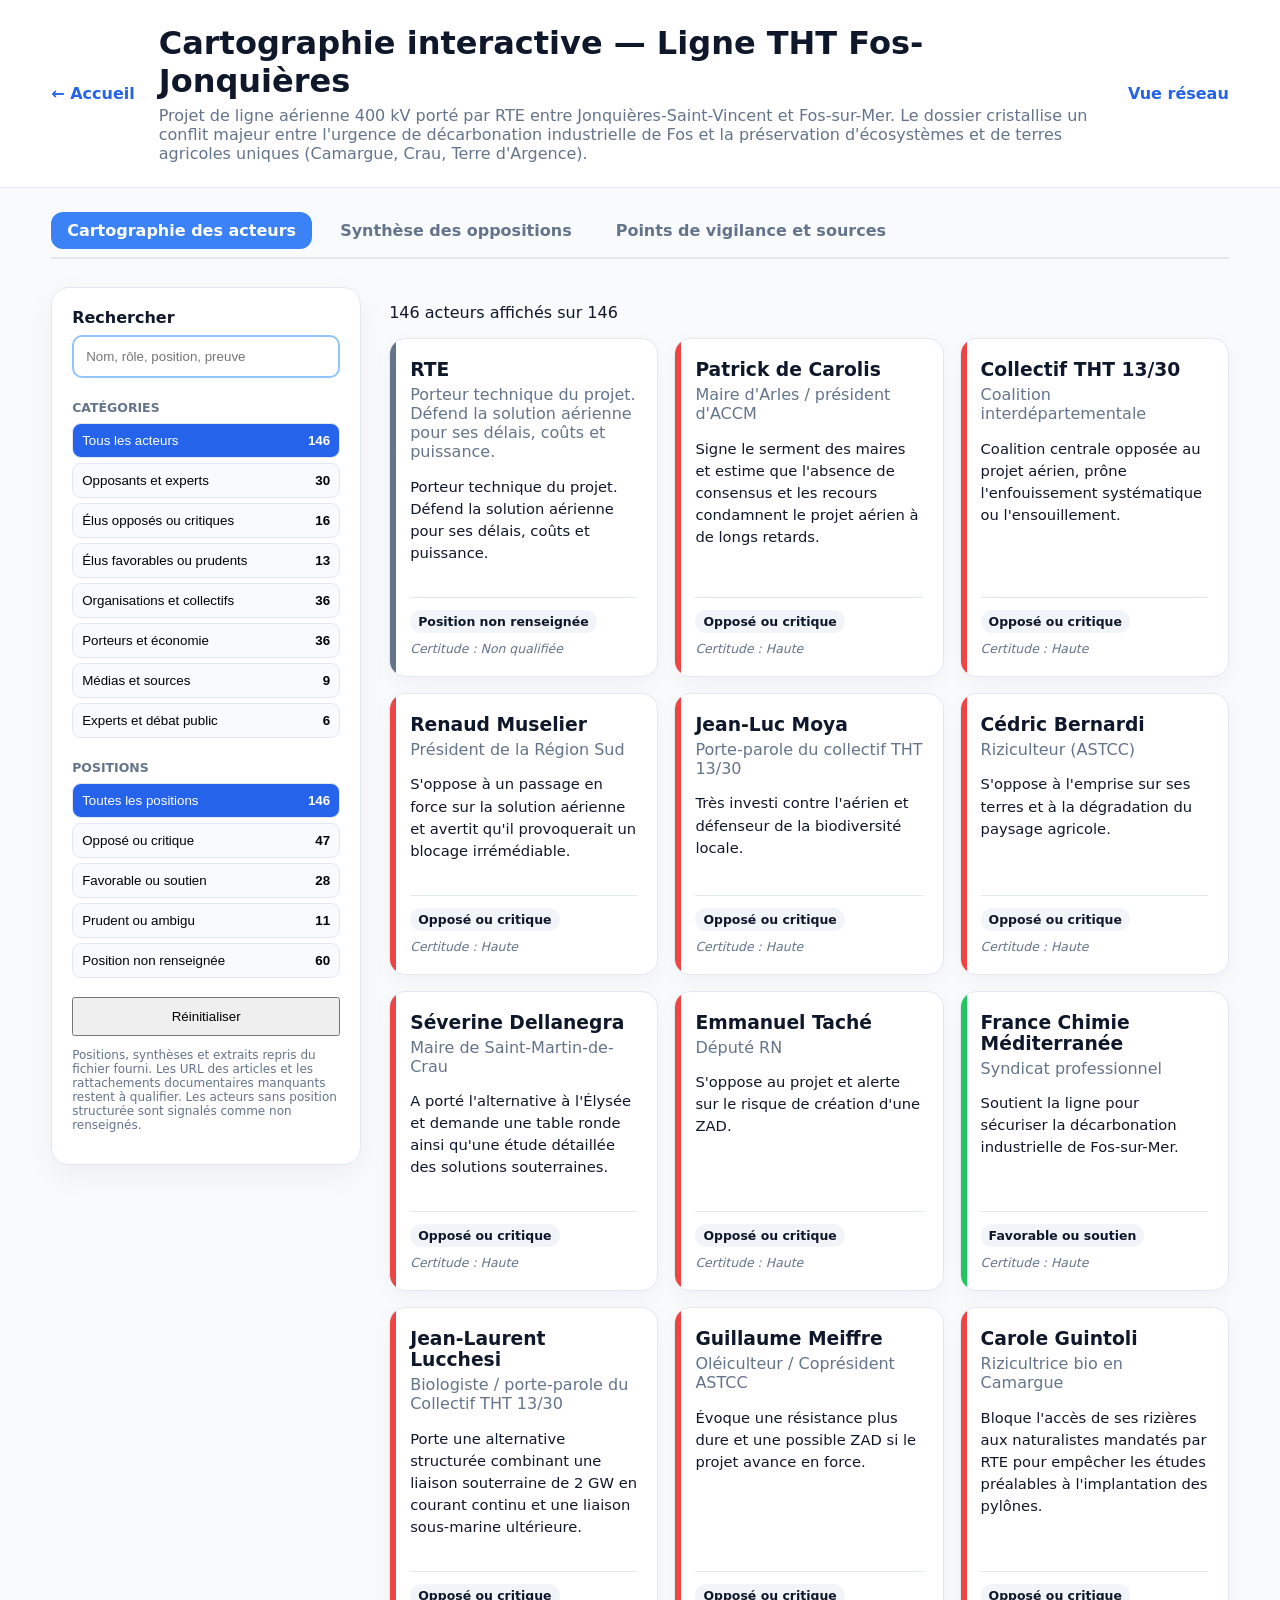
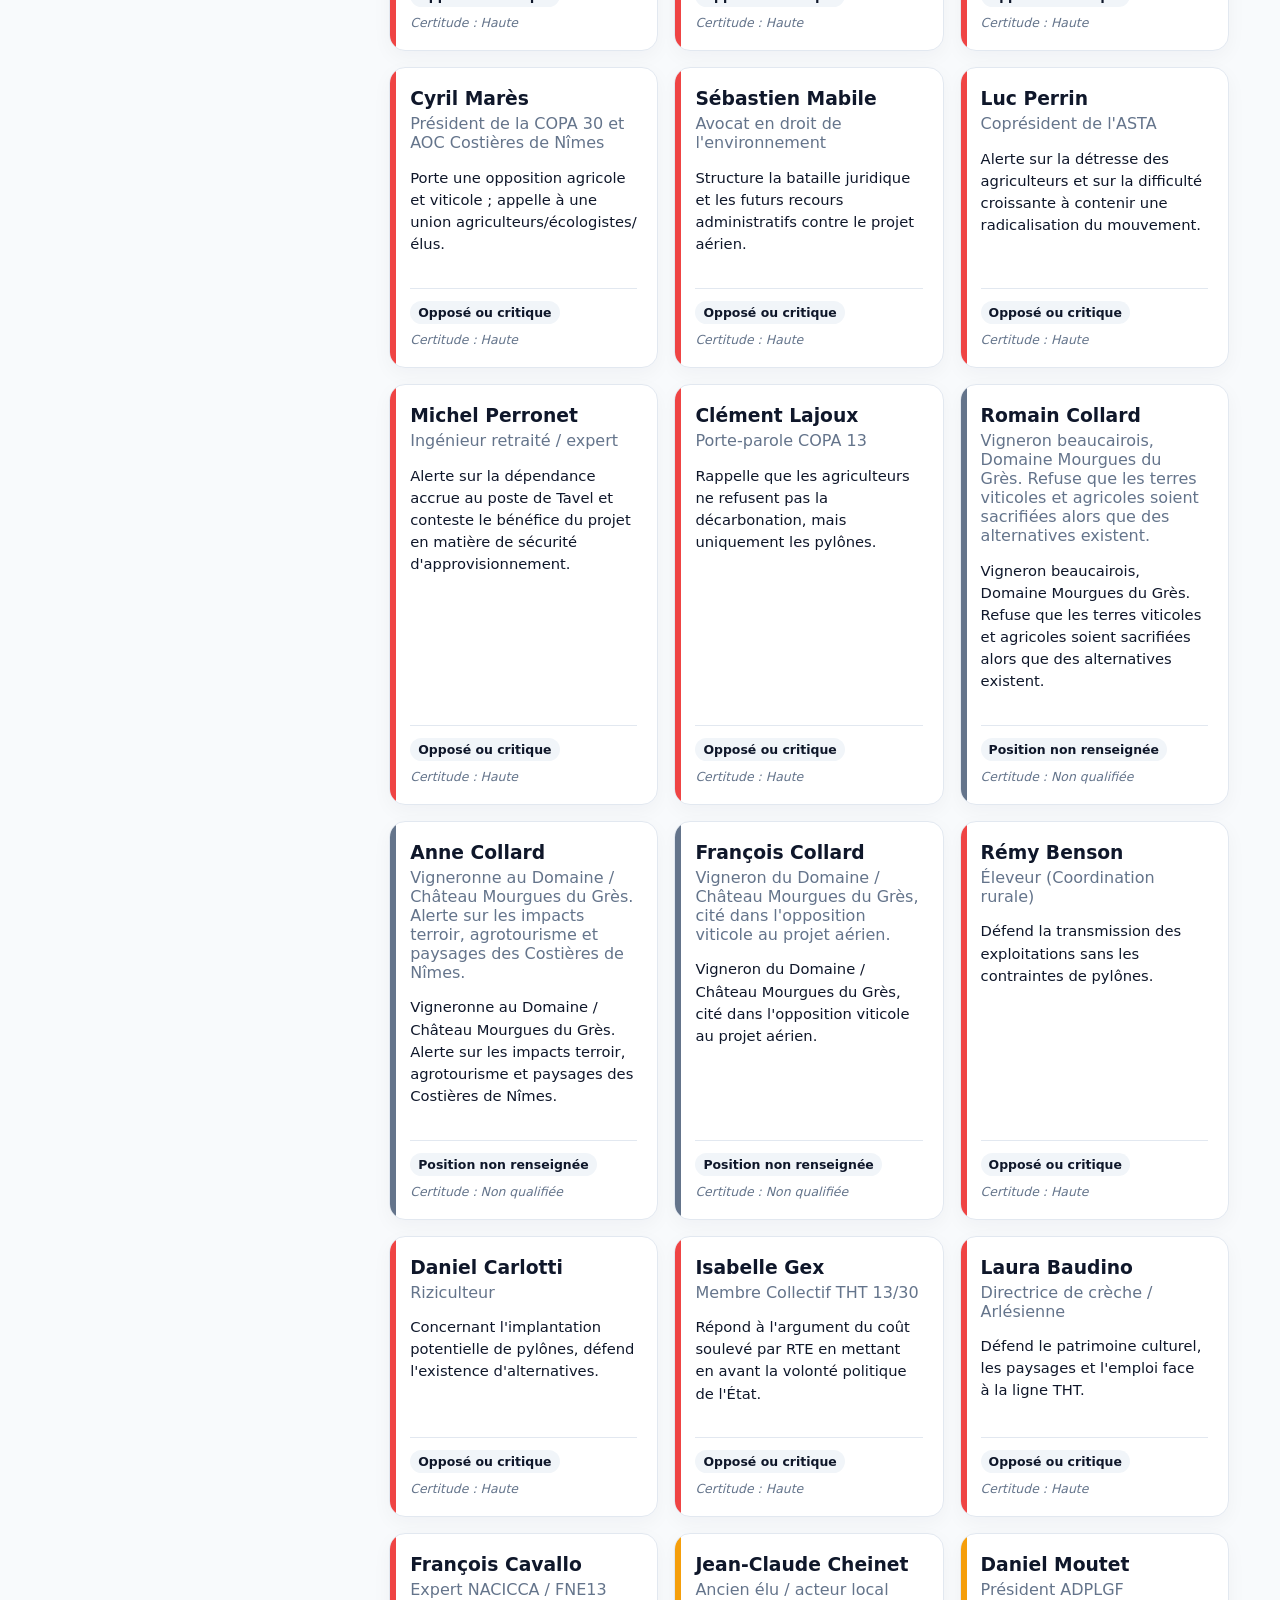
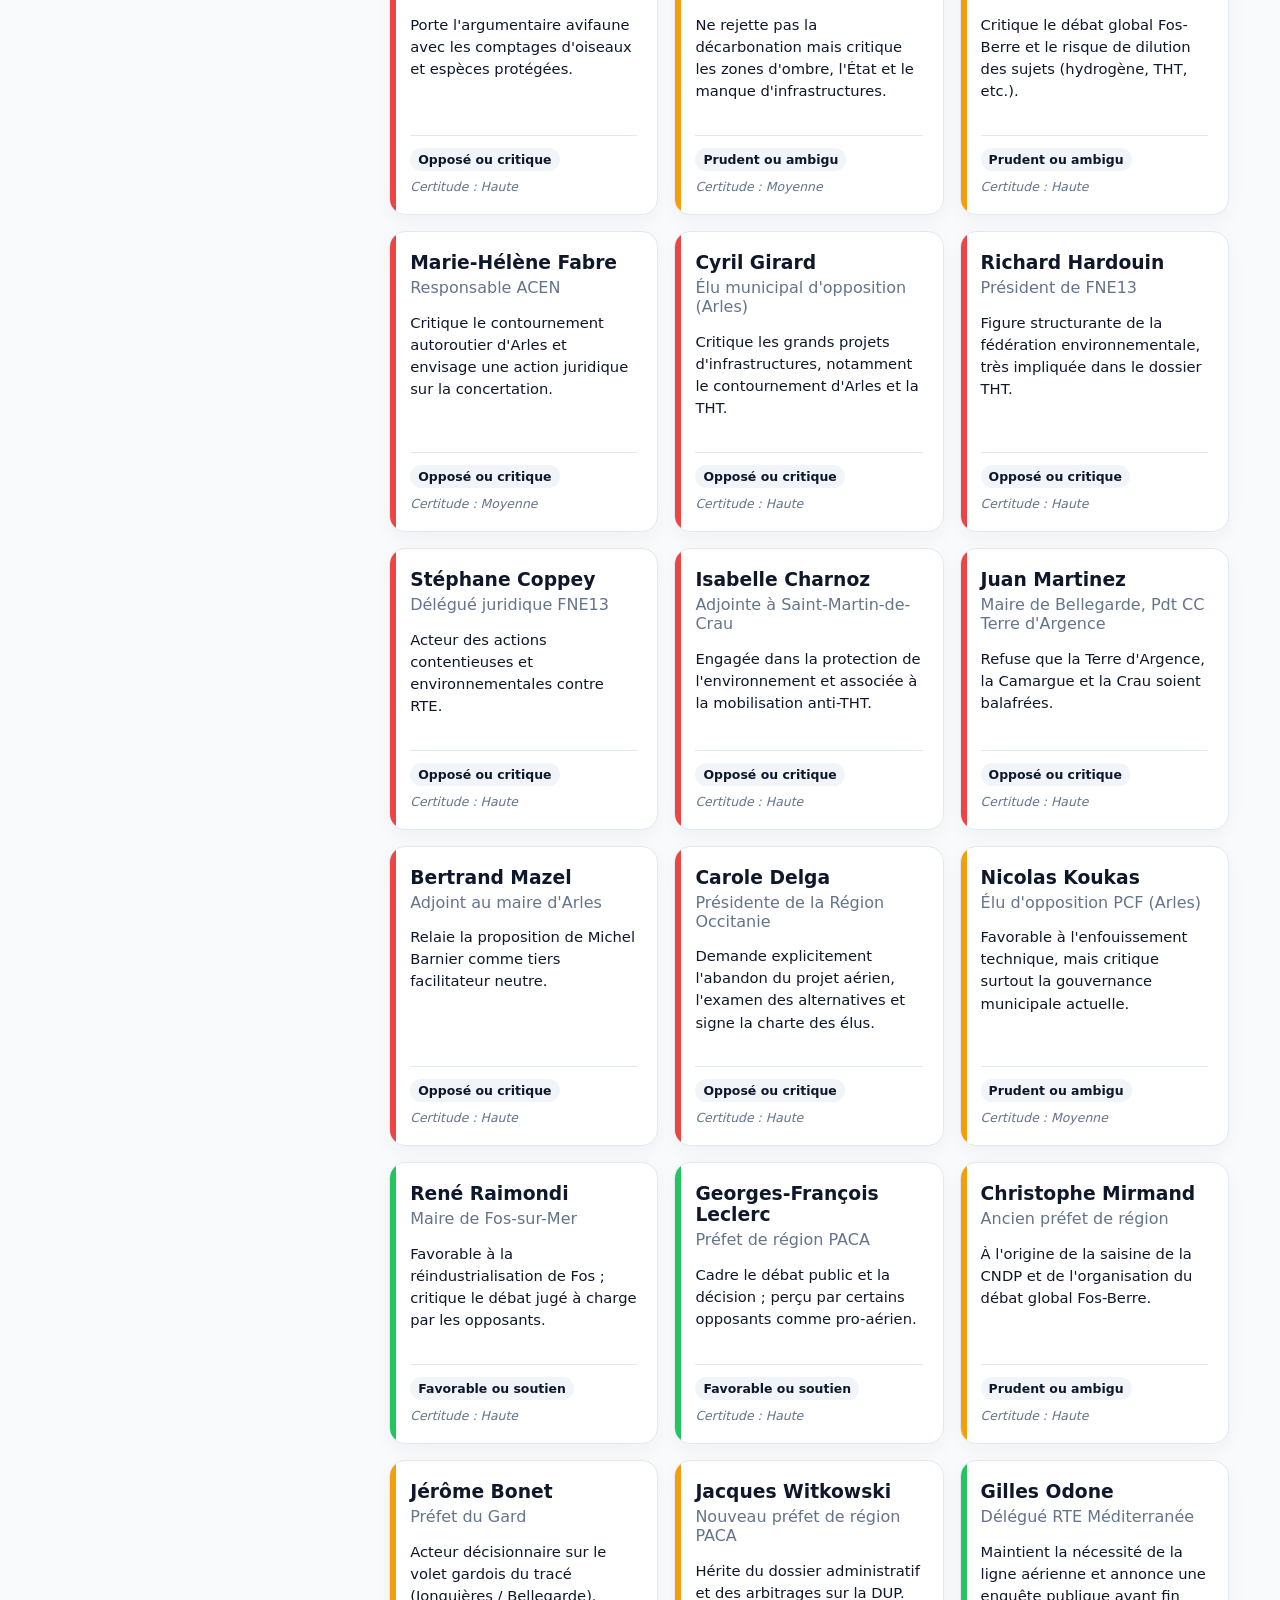
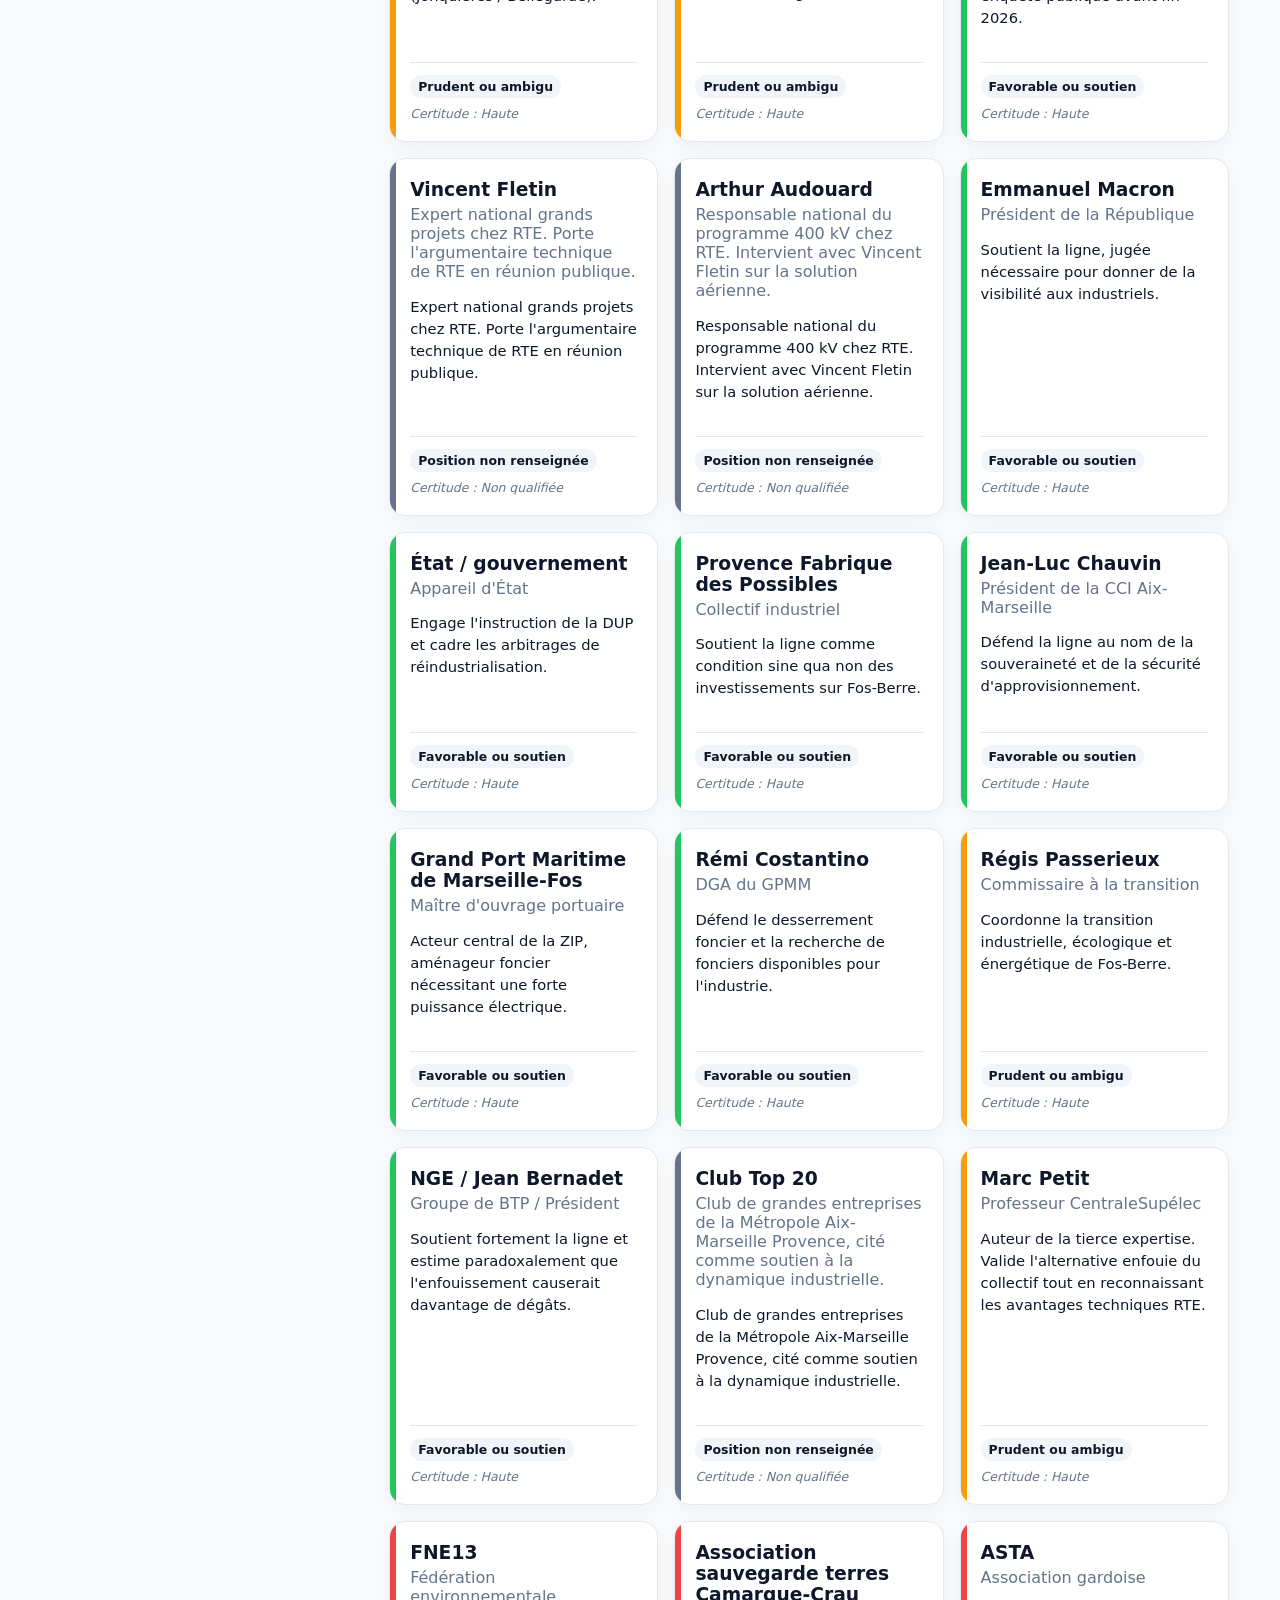
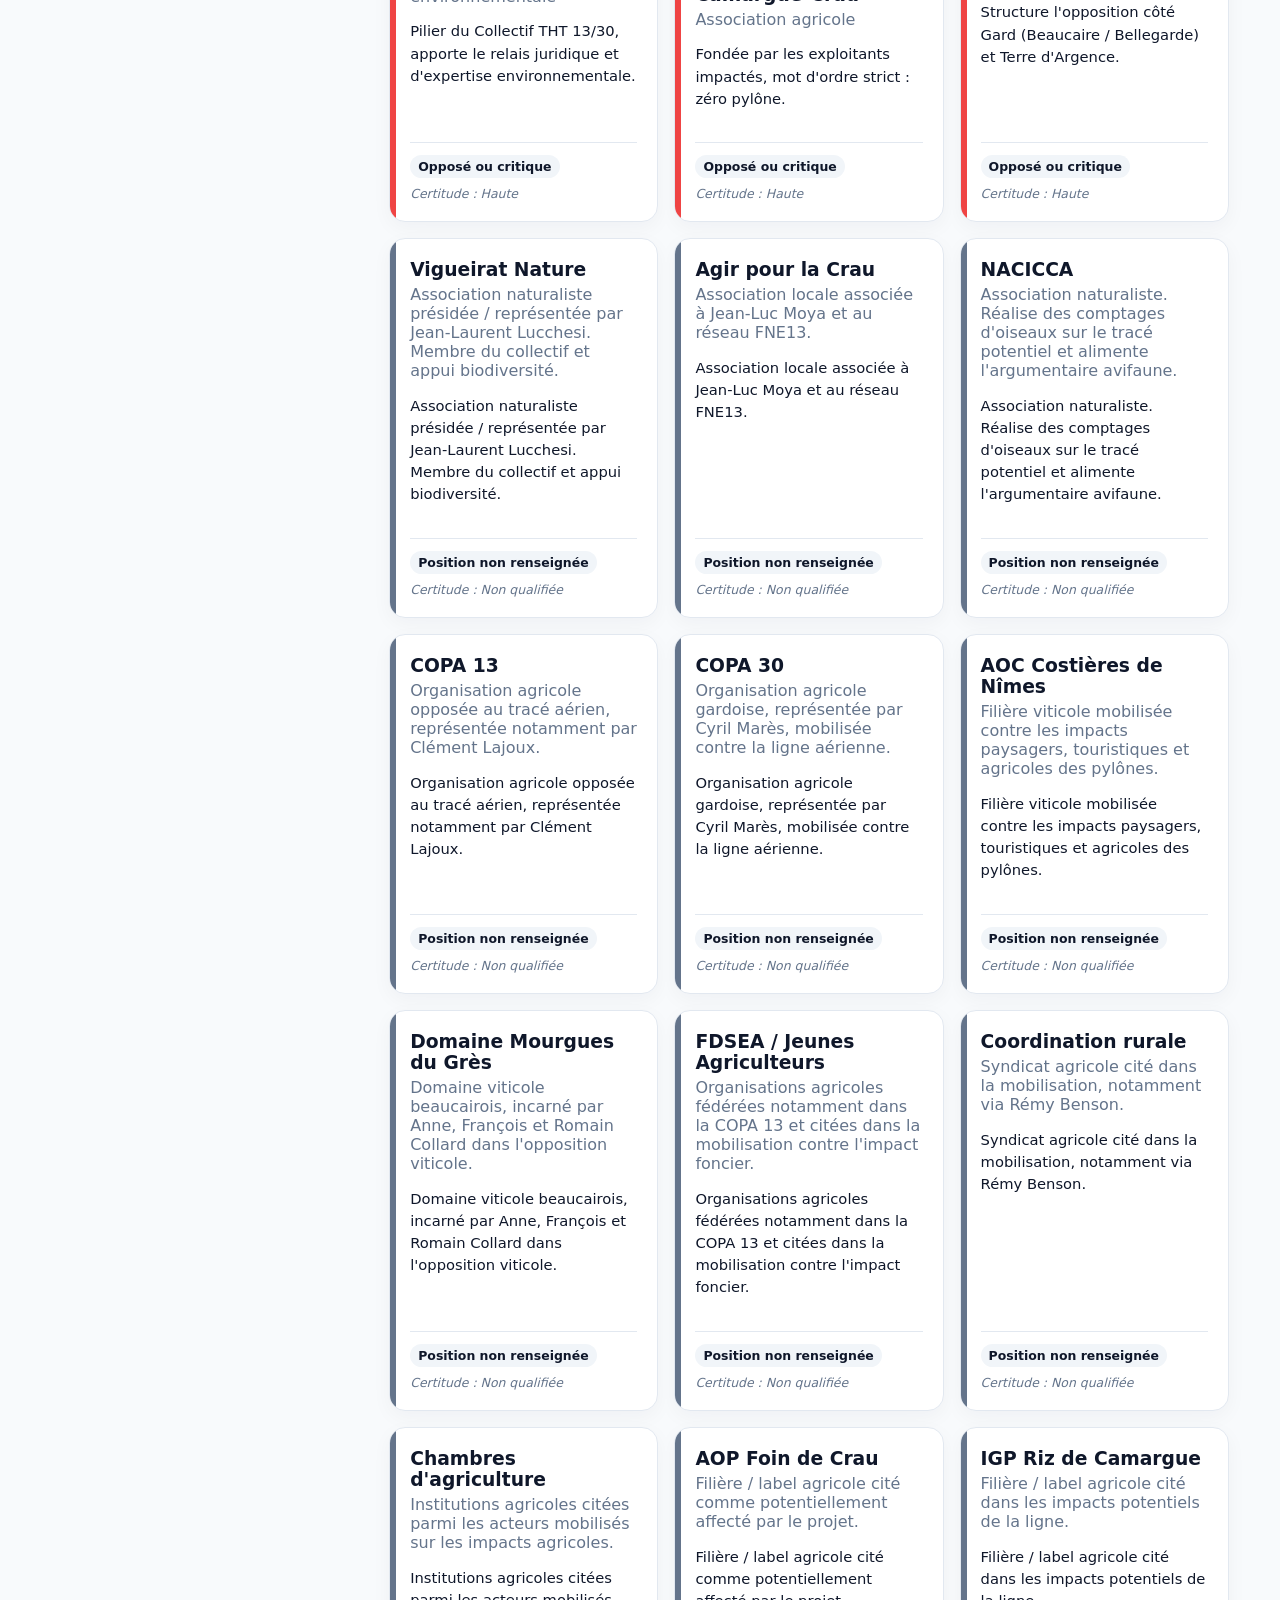
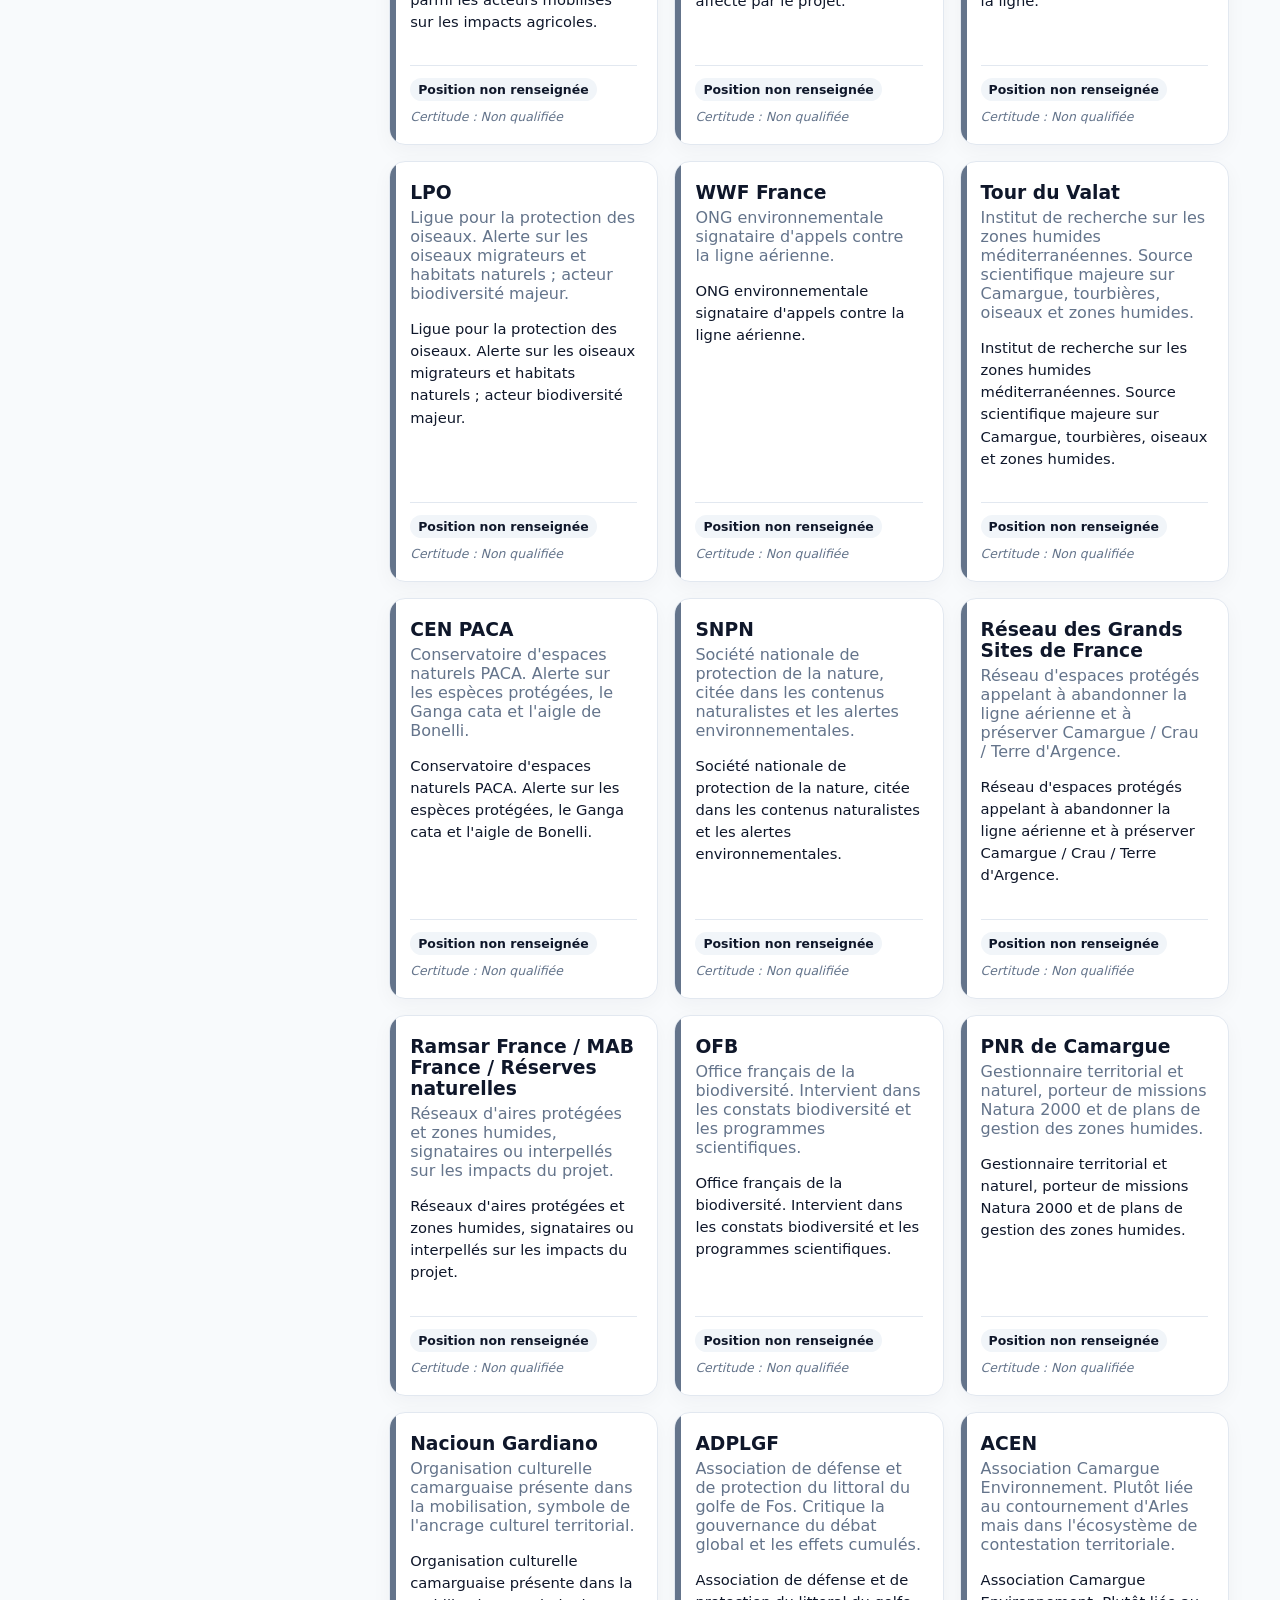
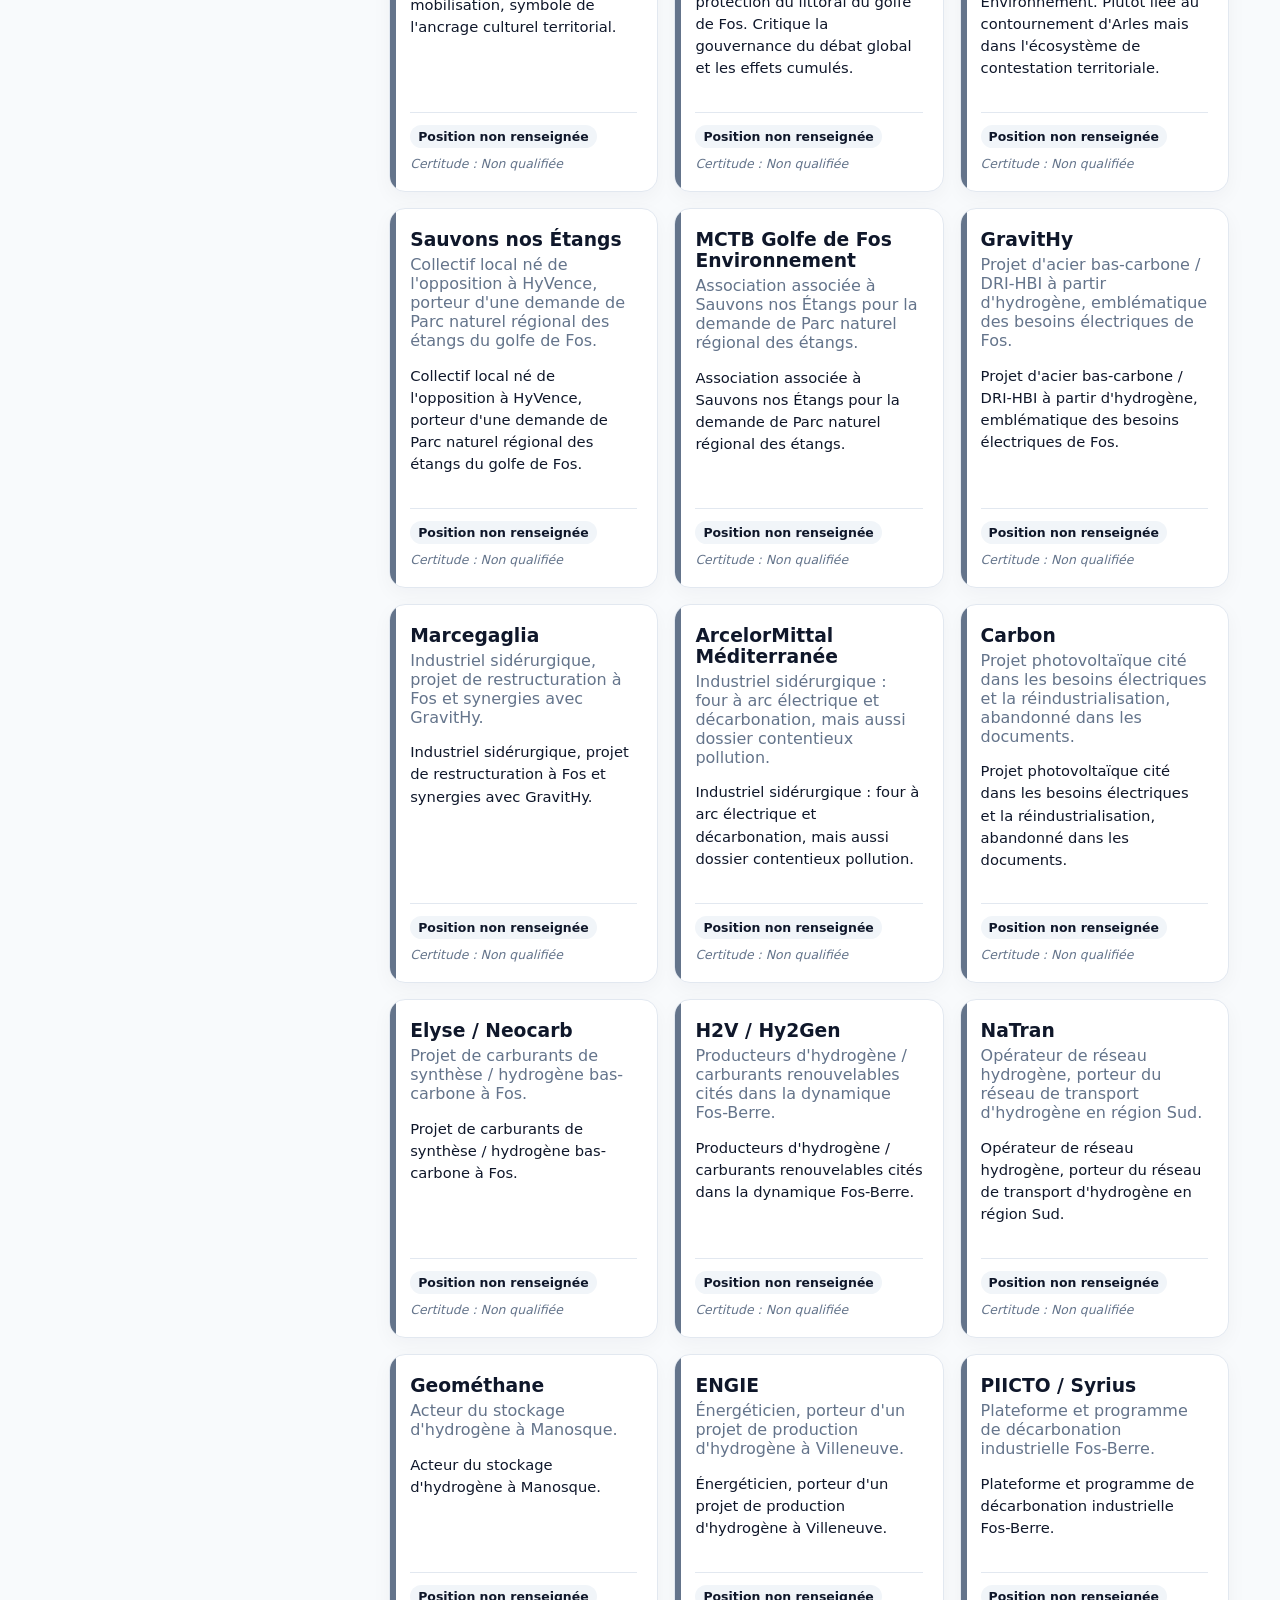
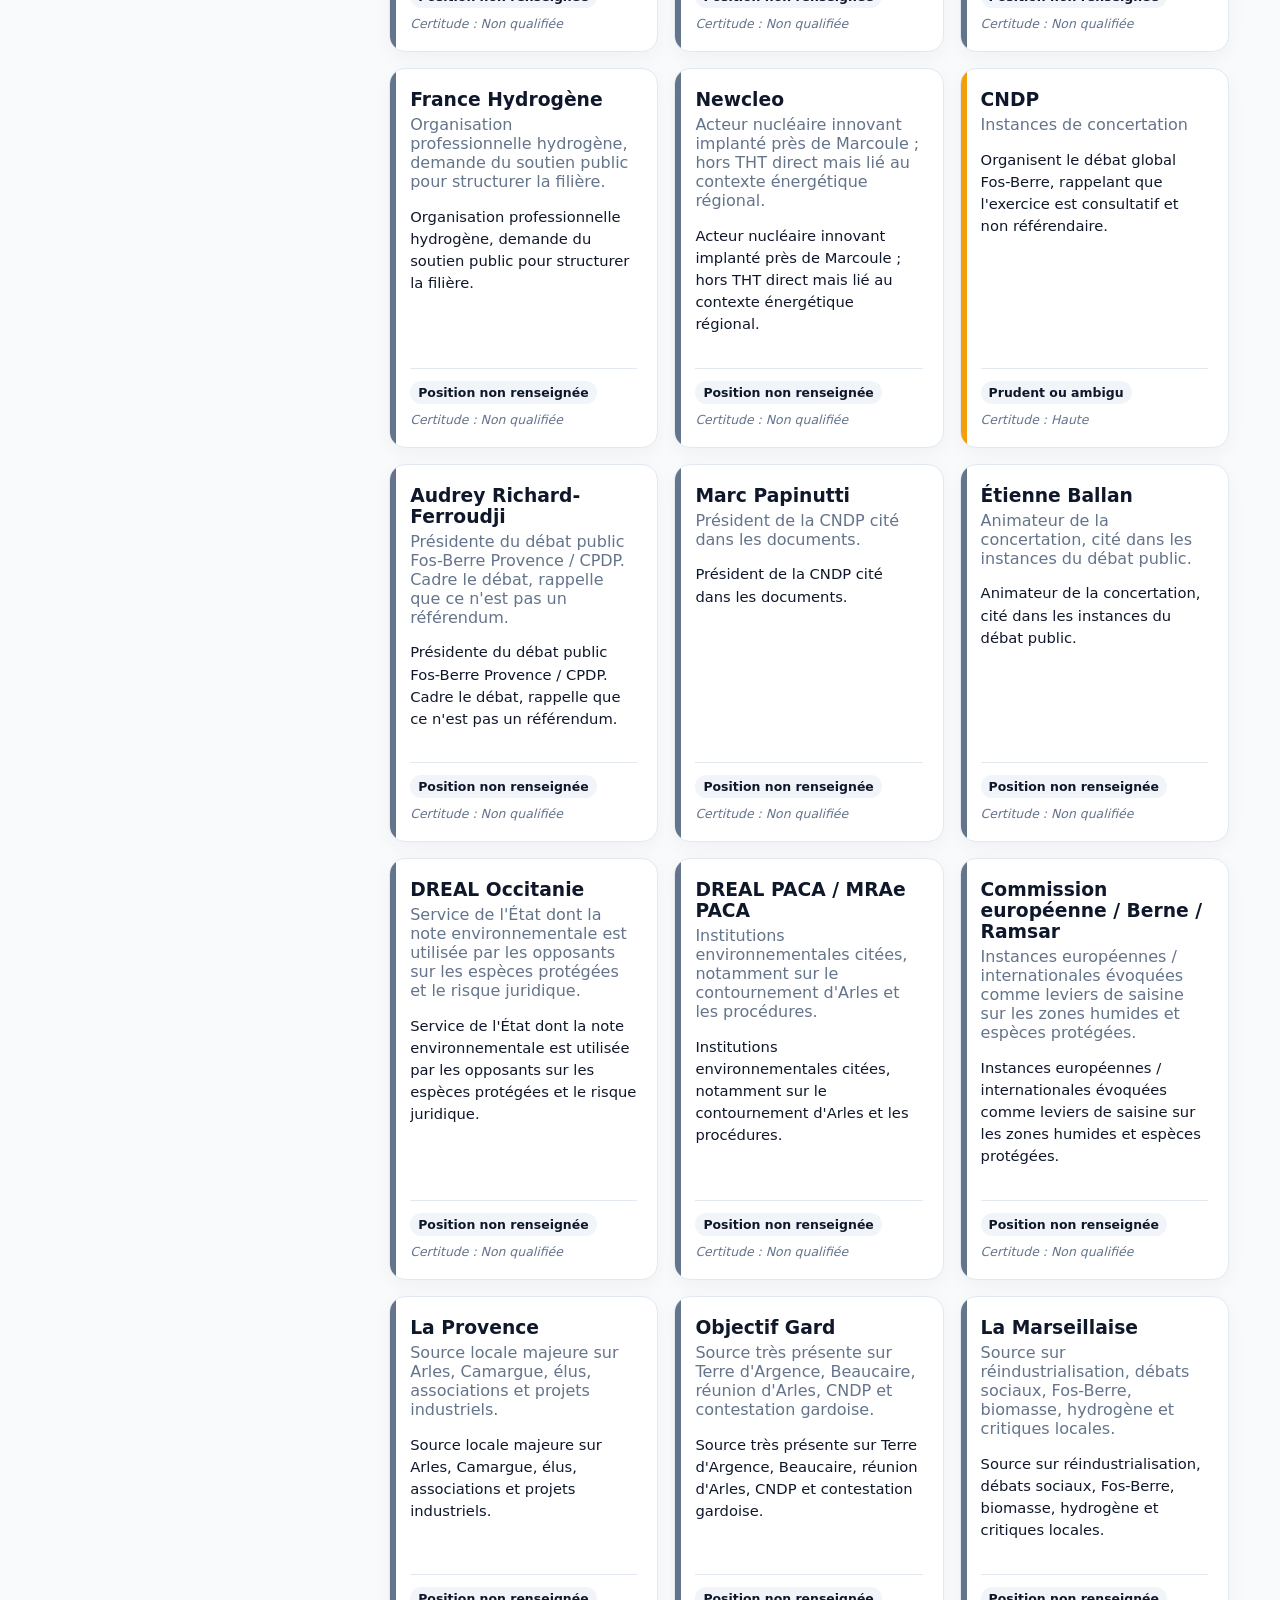
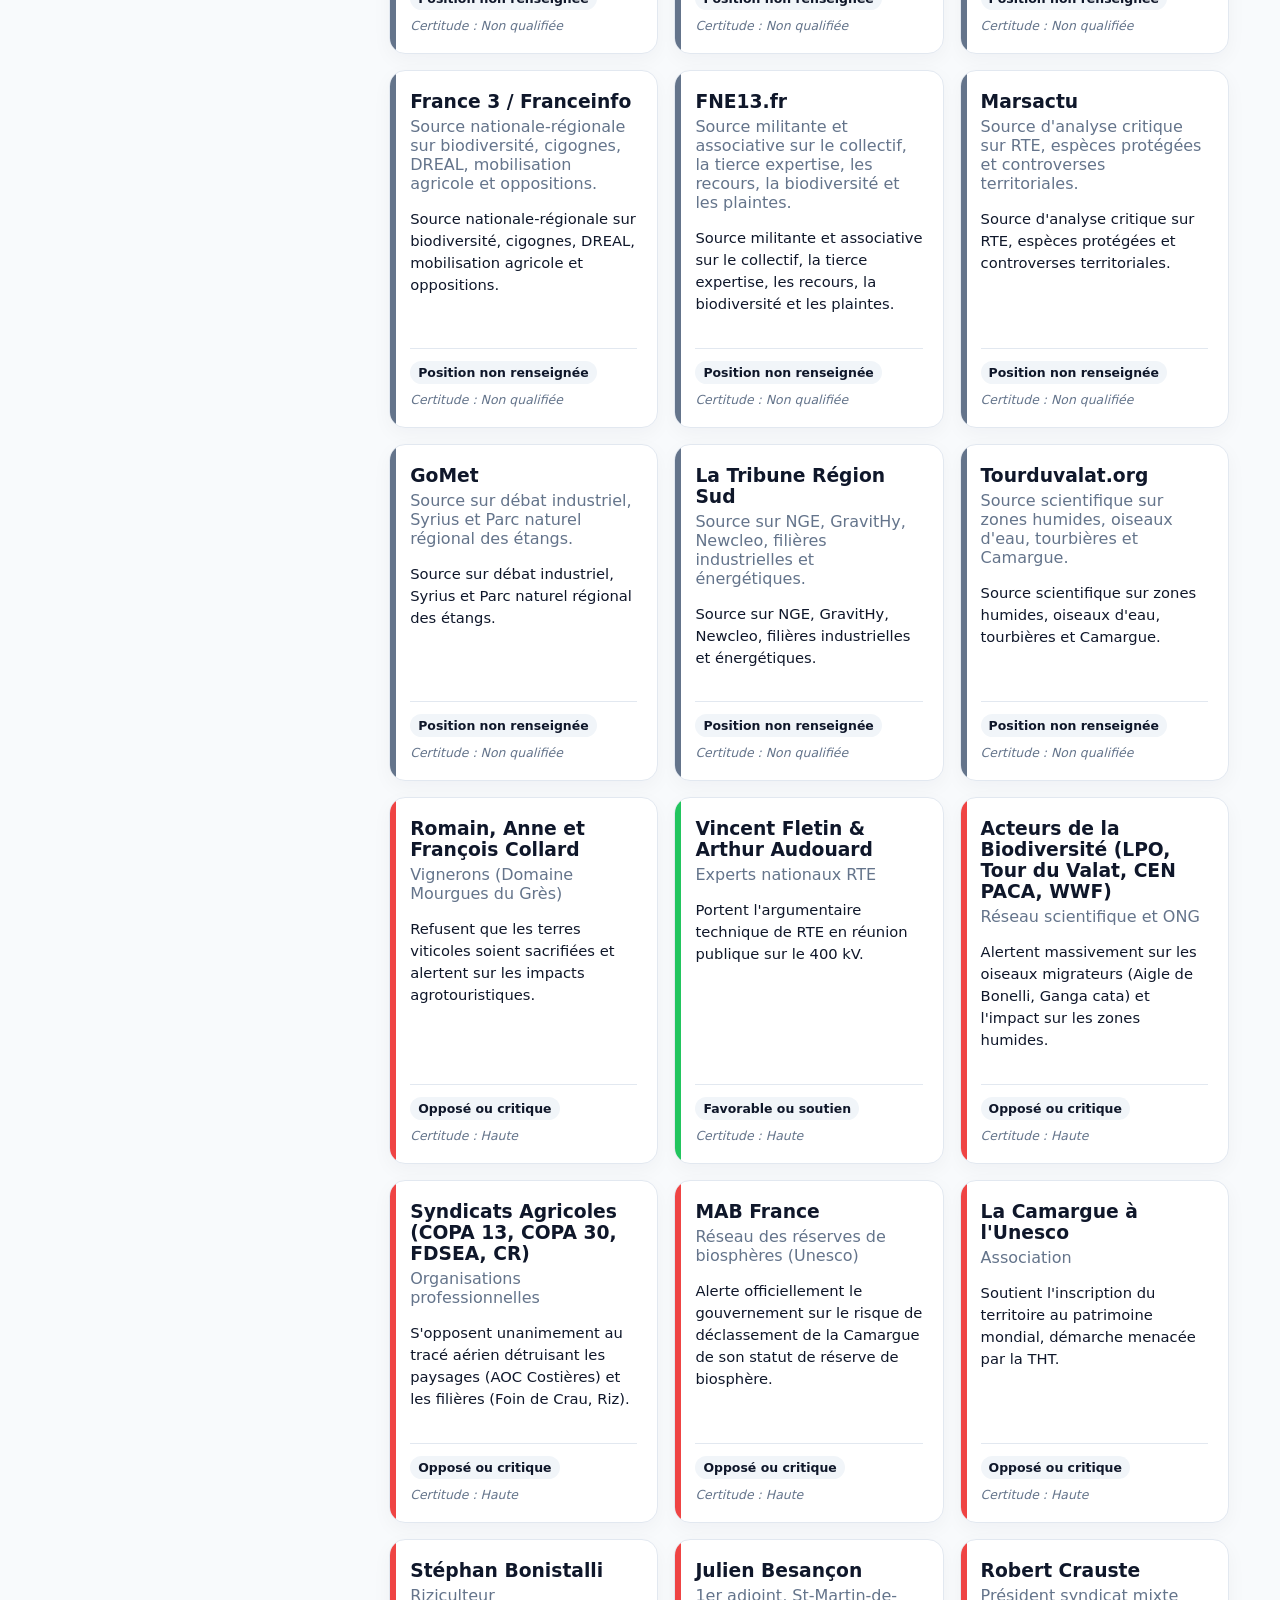
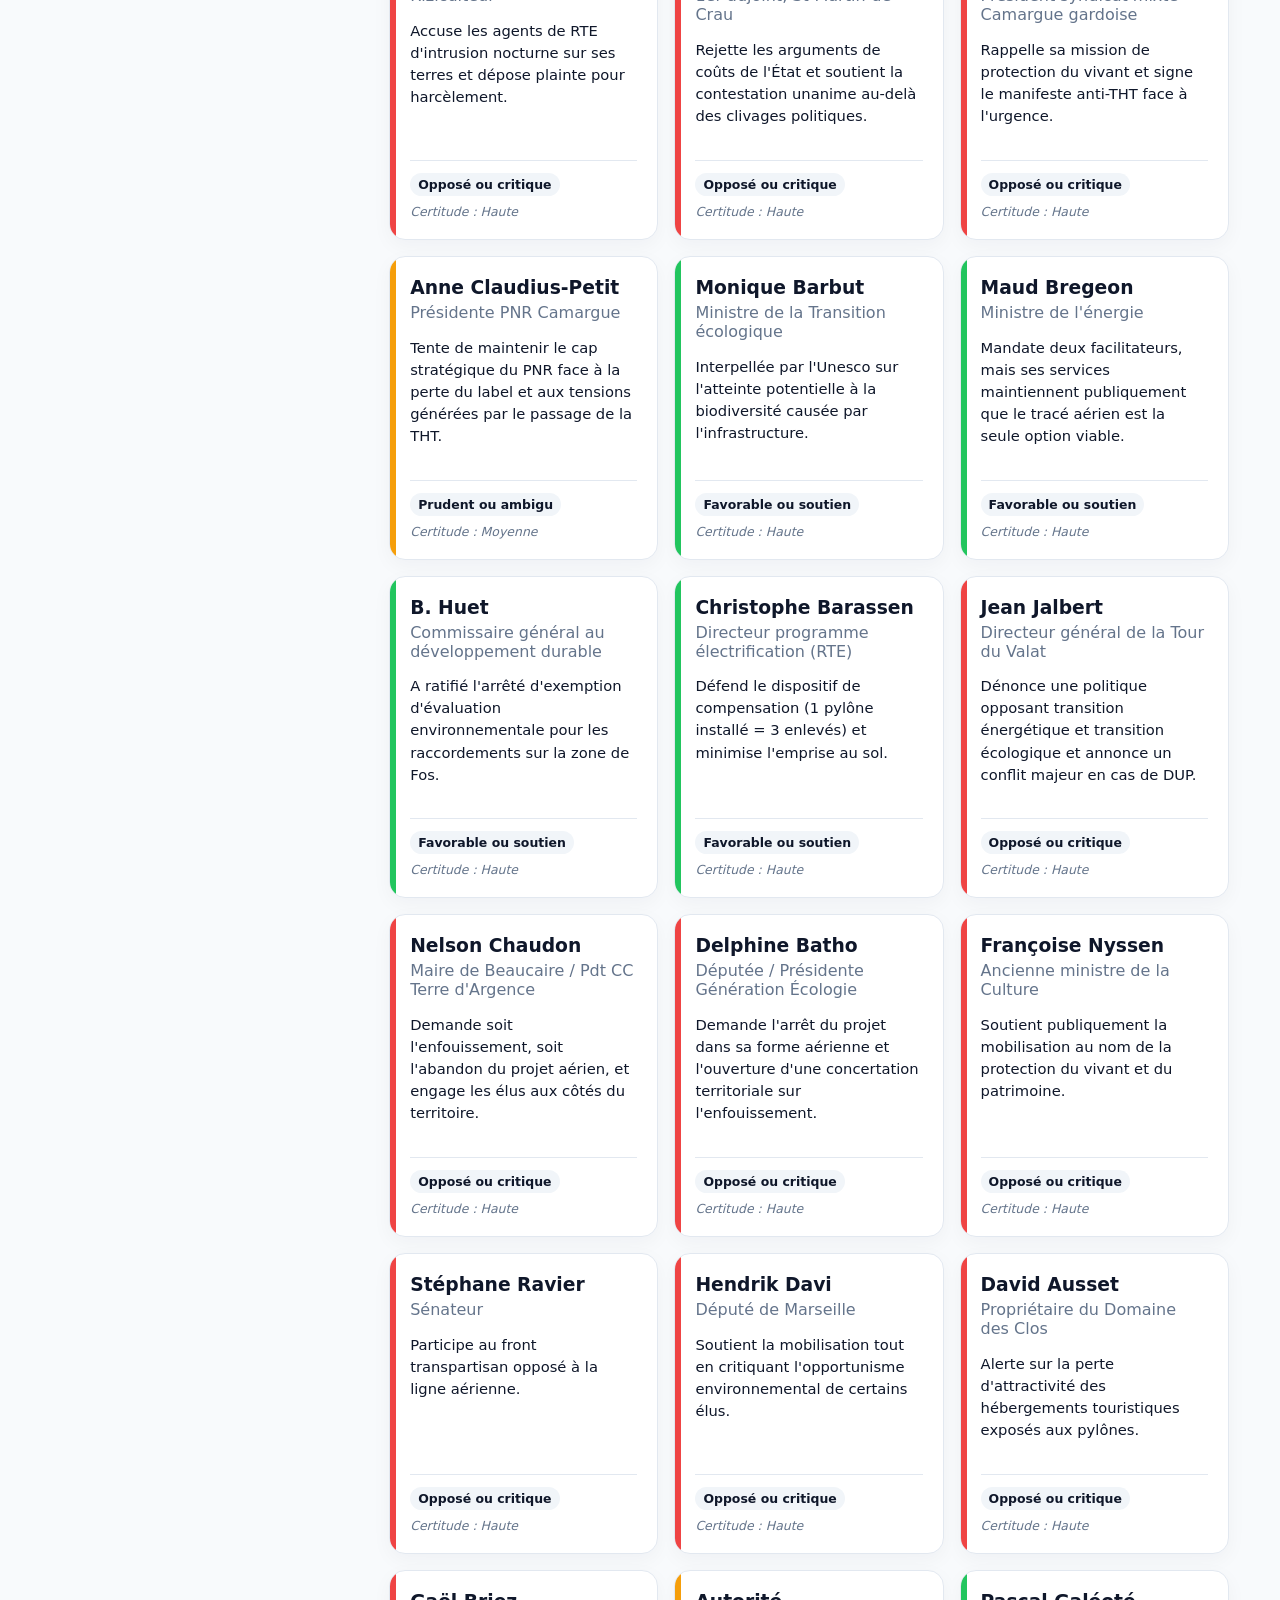
==== apps/cards/index.html @ 03a35730 "Add files via upload" ====
<!doctype html><html lang="fr"><head><meta charset="utf-8"><meta name="viewport" content="width=device-width,initial-scale=1"><title>Vue en cartes — Fos-Jonquières</title><link rel="stylesheet" href="../../assets/css/cards.css?v=20261009-fos"></head><body><header><a href="../../">← Accueil</a><div><h1 id="title"></h1><p id="subtitle"></p></div><a class="switch" href="../network/">Vue réseau</a></header>
<nav class="tabs" role="tablist" aria-label="Navigation de la vue cartes">
  <button id="tab-button-carto" class="tab-btn active" type="button" role="tab" data-tab="carto" aria-controls="tab-carto" aria-selected="true">Cartographie des acteurs</button>
  <button id="tab-button-griefs" class="tab-btn" type="button" role="tab" data-tab="griefs" aria-controls="tab-griefs" aria-selected="false" tabindex="-1">Synthèse des oppositions</button>
  <button id="tab-button-vigilance" class="tab-btn" type="button" role="tab" data-tab="vigilance" aria-controls="tab-vigilance" aria-selected="false" tabindex="-1">Points de vigilance et sources</button>
</nav>
<section id="tab-carto" class="tab-content active" role="tabpanel" aria-labelledby="tab-button-carto">
<main class="layout"><aside><label>Rechercher<input id="search" type="search" placeholder="Nom, rôle, position, preuve"></label><section><h2>Catégories</h2><div id="categories"></div></section><section><h2>Positions</h2><div id="stances"></div></section><button id="reset">Réinitialiser</button><p class="data-notice" id="notice"></p></aside><section><p id="count"></p><div id="grid" class="grid"></div></section></main></section>
<section id="tab-griefs" class="tab-content editorial-tab" role="tabpanel" aria-labelledby="tab-button-griefs" hidden>
  <article class="list-card"><h2>Synthèse des oppositions</h2><p id="griefs-intro"></p></article>
  <div id="griefs-grid" class="griefs-grid"></div>
</section>
<section id="tab-vigilance" class="tab-content editorial-tab" role="tabpanel" aria-labelledby="tab-button-vigilance" hidden>
  <article class="list-card"><h2>Points de vigilance majeurs</h2><p id="vigilance-count" class="muted"></p><div id="vigilance-list"></div></article>
  <article class="list-card"><h2>Sources répertoriées</h2><p id="sources-count" class="muted"></p><div id="sources-list"></div></article>
</section>
<dialog id="dialog"><button class="close" aria-label="Fermer">×</button><div id="detail"></div></dialog><script type="module" src="../../assets/js/cards.js?v=20261009-fos"></script></body></html>
---- assets/css/cards.css ----
:root{--blue:#2563eb;--border:#e2e8f0}*{box-sizing:border-box}body{margin:0;font-family:Inter,system-ui,sans-serif;background:#f8fafc;color:#0f172a}header{display:flex;align-items:center;gap:24px;padding:24px 4vw;background:white;border-bottom:1px solid var(--border)}header div{flex:1}header h1{margin:0 0 6px}header p{margin:0;color:#64748b}.switch,header>a{color:var(--blue);font-weight:700;text-decoration:none}.layout{display:grid;grid-template-columns:310px 1fr;gap:28px;padding:28px 4vw}aside{position:sticky;top:18px;align-self:start;background:white;border:1px solid var(--border);border-radius:18px;padding:20px;box-shadow:0 10px 30px #0f172a0d}label{font-weight:800}input{width:100%;margin-top:8px;padding:12px;border:2px solid #93c5fd;border-radius:10px}aside h2{font-size:.78rem;text-transform:uppercase;color:#64748b;margin:22px 0 8px}.filter{width:100%;display:flex;justify-content:space-between;margin:5px 0;padding:9px;border:1px solid var(--border);background:#f8fafc;border-radius:9px;cursor:pointer}.filter.active{background:var(--blue);color:white}#reset{width:100%;padding:10px;margin-top:14px}.data-notice{font-size:.75rem;color:#64748b}.grid{display:grid;grid-template-columns:repeat(auto-fill,minmax(245px,1fr));gap:16px}.card{position:relative;display:flex;flex-direction:column;background:white;border:1px solid var(--border);border-radius:16px;padding:20px;min-height:260px;box-shadow:0 6px 20px #0f172a0a;cursor:pointer;overflow:hidden;transition:transform .2s,box-shadow .2s}.card:before{content:"";position:absolute;inset:0 auto 0 0;width:6px;background:var(--stance)}.card:hover{transform:translateY(-3px);box-shadow:0 12px 30px #0f172a14}.card h3{margin:0 0 5px}.role,.muted{color:#64748b}.position{font-size:.92rem;line-height:1.5;flex:1}.footer{display:flex;flex-direction:column;align-items:flex-start;gap:8px;margin-top:18px;padding-top:12px;border-top:1px solid var(--border);font-size:.78rem}.badge{display:inline-flex;padding:4px 8px;border-radius:999px;background:#f1f5f9;font-weight:800}.footer span:last-child{display:block;color:#64748b;font-style:italic}dialog{width:min(760px,calc(100% - 28px));border:0;border-radius:20px;padding:28px;box-shadow:0 30px 80px #0f172a55}dialog::backdrop{background:#0f172a99}.close{float:right;border:0;background:#e2e8f0;border-radius:50%;width:34px;height:34px}.proof{padding:12px;margin:10px 0;background:#f8fafc;border-left:4px solid var(--blue);border-radius:8px}.relation{padding:12px;border:1px solid var(--border);border-radius:10px;margin:8px 0}.relation button{border:0;background:none;color:var(--blue);font-weight:800;cursor:pointer}@media(max-width:850px){.layout{grid-template-columns:1fr}aside{position:static}header{align-items:flex-start;flex-wrap:wrap}}

/* Onglets et synthèses : ajout isolé, styles des cartes et du réseau conservés. */
.tabs{display:flex;flex-wrap:wrap;gap:12px;margin:24px 4vw 0;border-bottom:2px solid var(--border);padding-bottom:8px}
.tab-btn{border:0;border-radius:12px;padding:9px 16px;background:transparent;color:#64748b;font:inherit;font-weight:700;cursor:pointer;transition:.2s}
.tab-btn:hover{background:var(--border);color:#0f172a}.tab-btn.active{background:#3b82f6;color:#fff}.tab-btn:focus-visible{outline:3px solid #93c5fd;outline-offset:2px}
.tab-content[hidden]{display:none!important}.tab-content.active{display:block}.editorial-tab{padding:28px 4vw}
.griefs-grid{display:grid;grid-template-columns:repeat(auto-fit,minmax(min(380px,100%),1fr));gap:24px}
.grief-card,.list-card{border:1px solid var(--border);border-radius:12px;padding:28px;background:#fff;box-shadow:0 4px 6px -1px #0000000d,0 2px 4px -2px #0000000d;min-width:0}
.grief-card h2,.list-card h2{margin:0 0 16px}.grief-card h2{font-size:1.25rem}.grief-card p{margin:0;color:#334155;line-height:1.65}.list-card{margin-bottom:24px}
.vigilance-item,.source-item{padding:16px 0;border-bottom:1px solid var(--border)}.vigilance-item:last-child,.source-item:last-child{border-bottom:0}
.vigilance-item h3,.source-item h3{margin:0 0 6px;font-size:1rem}.vigilance-item p{margin:6px 0;color:#475569;line-height:1.6}
.source-meta,.vigilance-meta{color:#64748b;font-size:.8rem}.source-link,.editorial-tab a{color:#1d4ed8}.source-link{font-weight:700}
.source-status{display:inline-flex;margin-top:7px;border-radius:999px;padding:3px 8px;background:#fef3c7;color:#92400e;font-size:.75rem;font-weight:700}
.editorial-tab .proof,.editorial-tab .source-item{overflow-wrap:anywhere}.editorial-tab .proof{line-height:1.5}.editorial-tab .proof small{display:block;margin-top:6px}
@media(max-width:650px){.tab-btn{flex:1 1 100%}.grief-card,.list-card{padding:20px}}
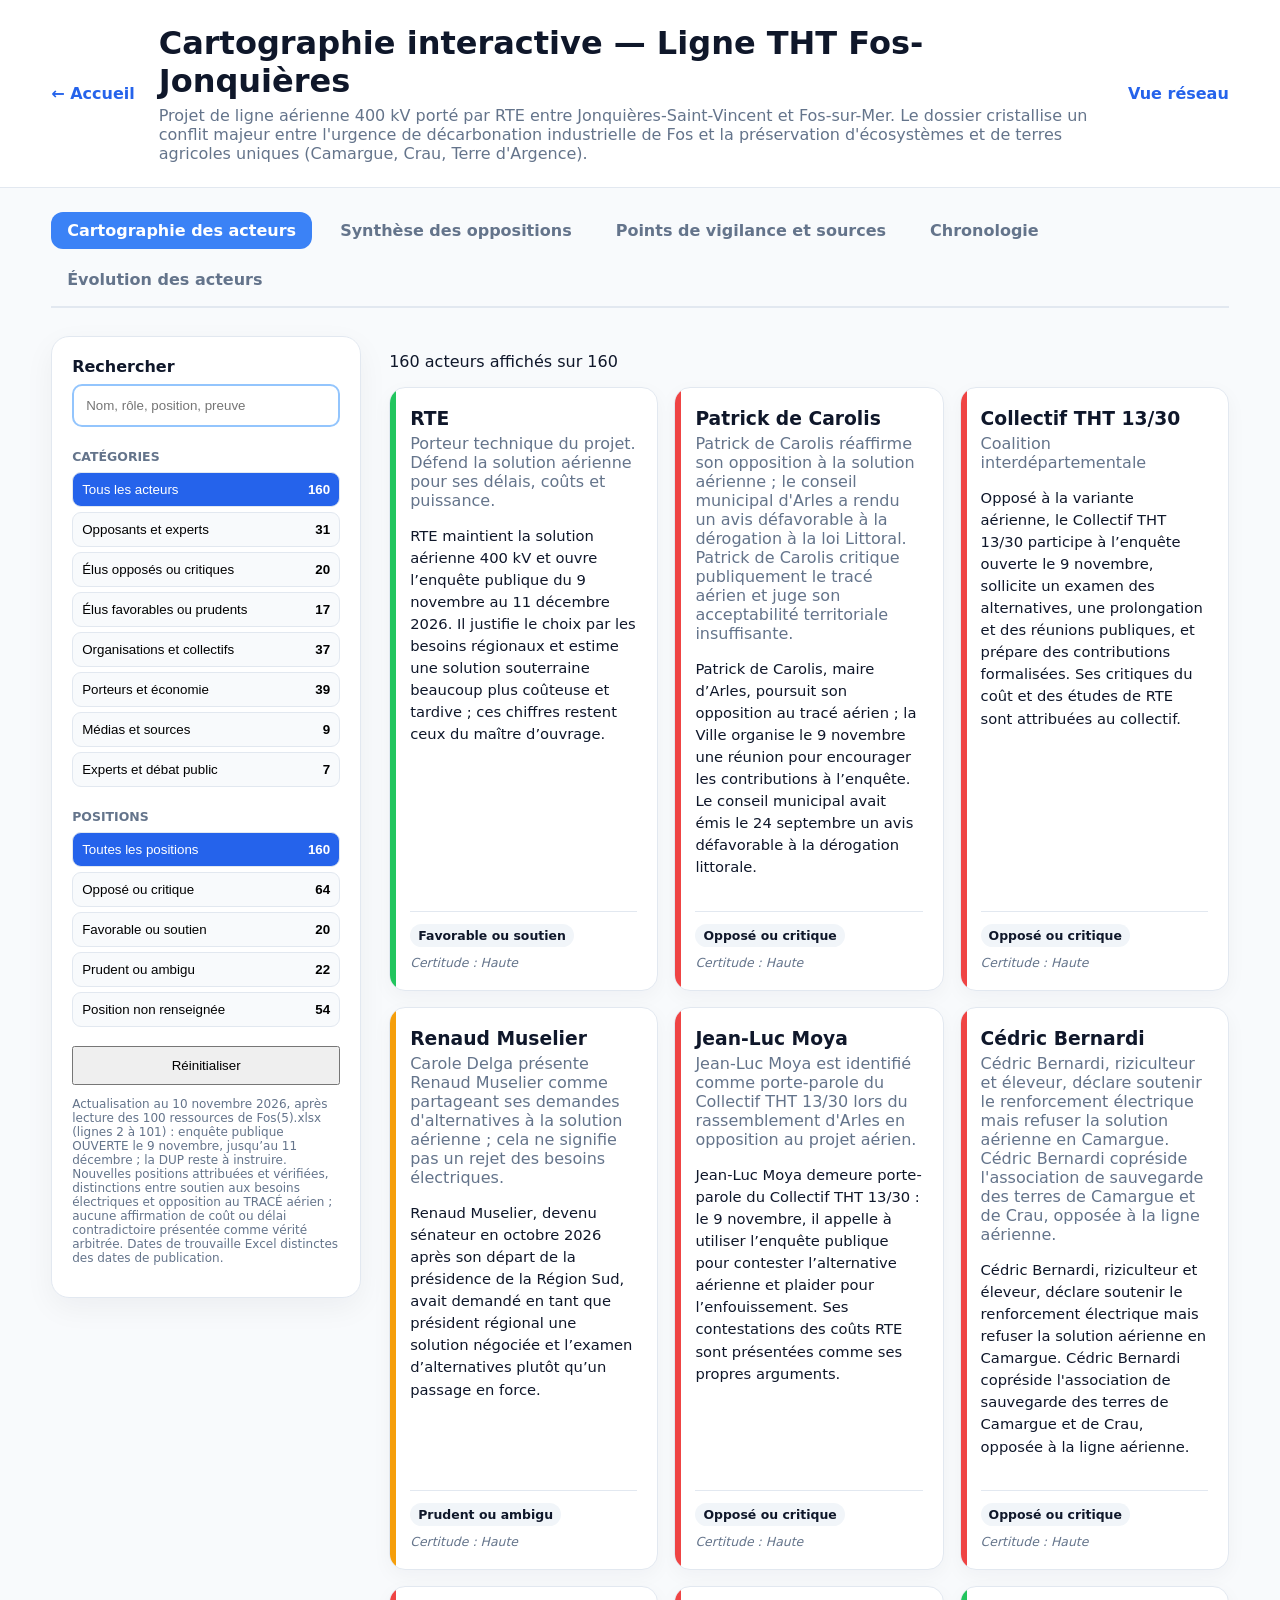
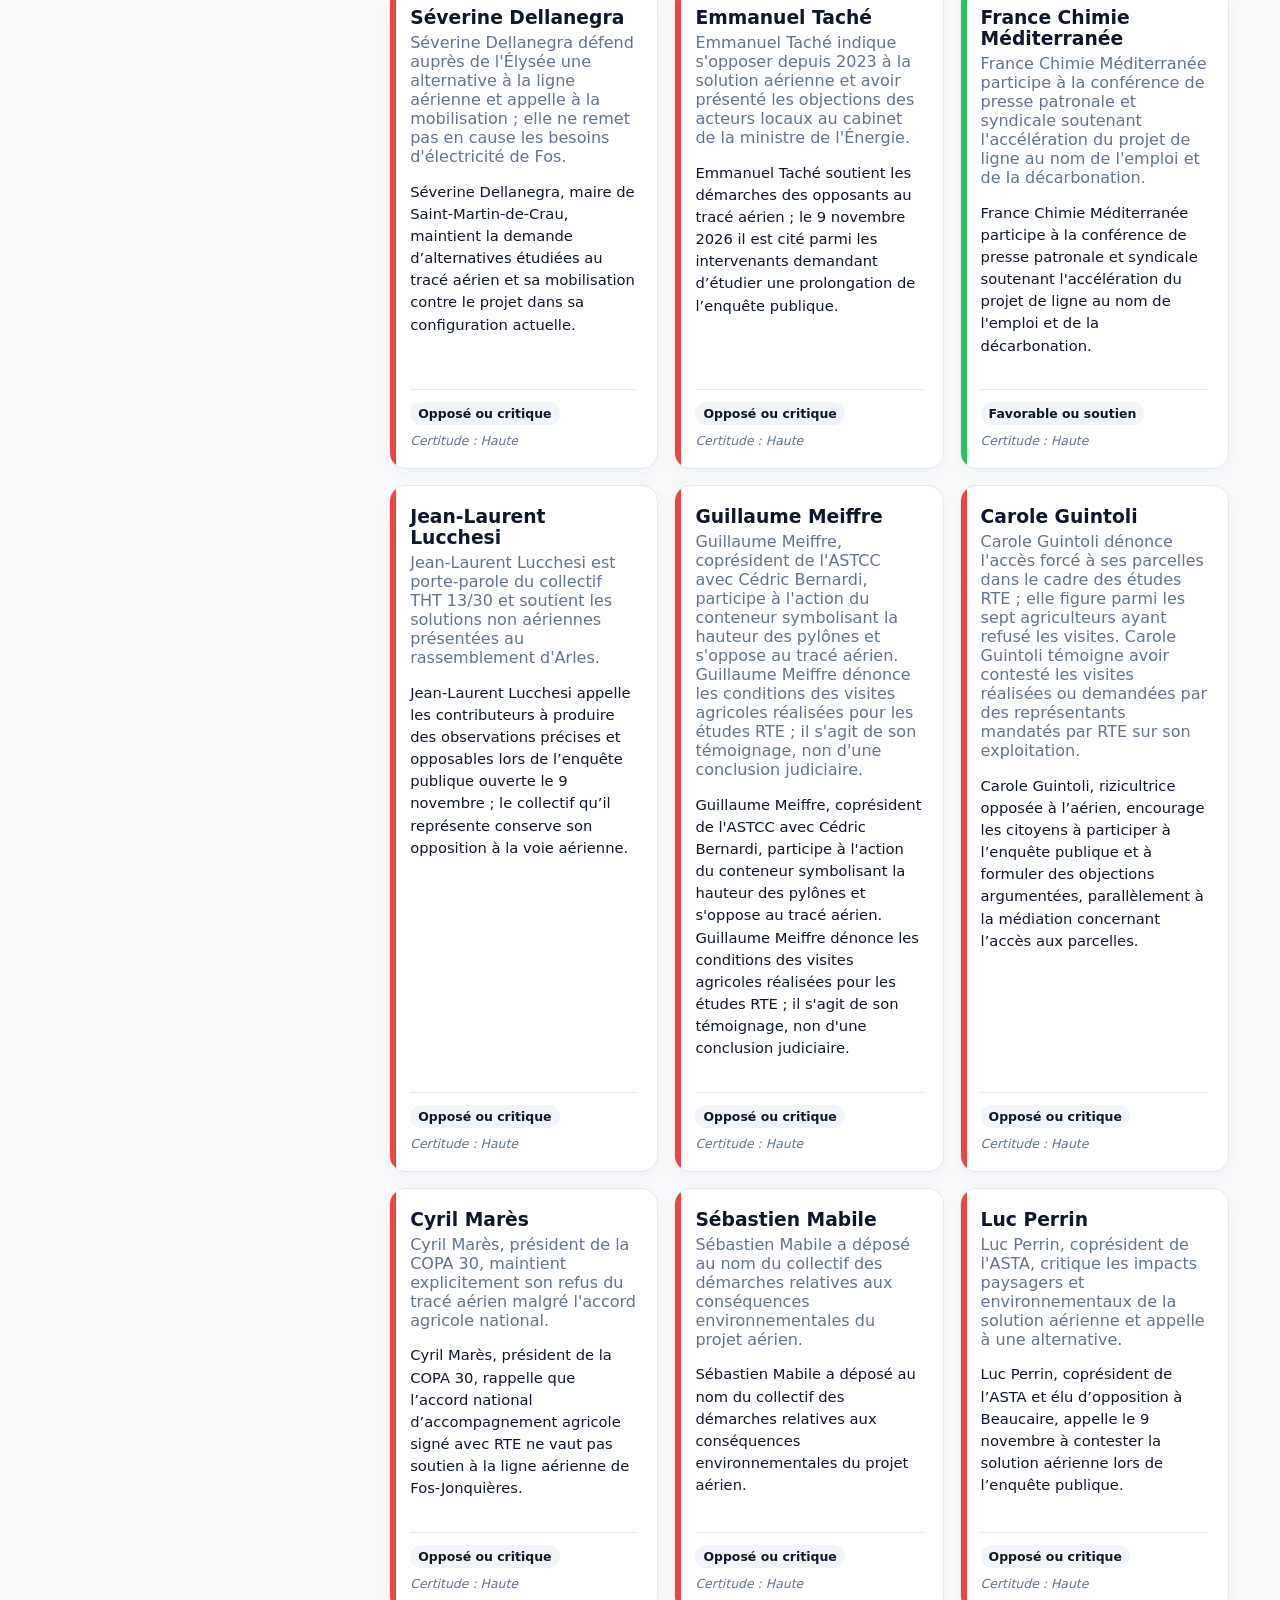
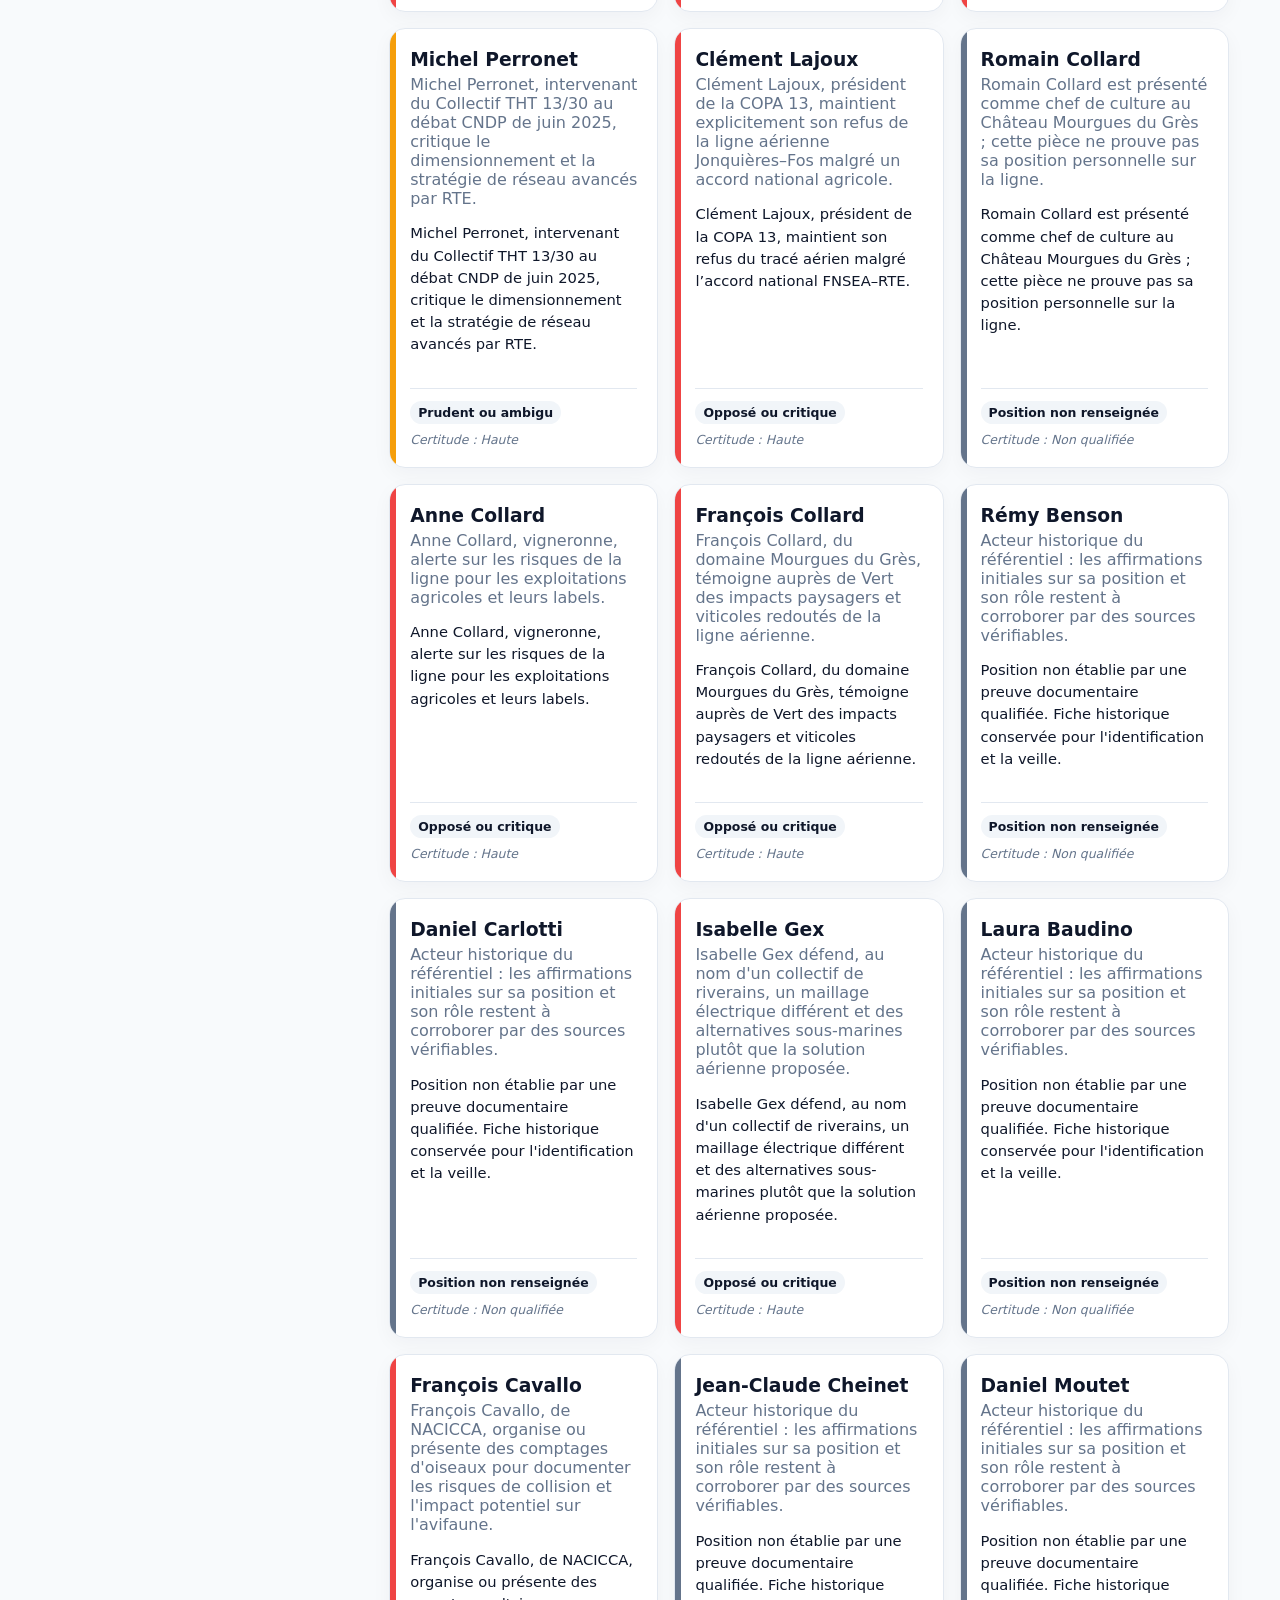
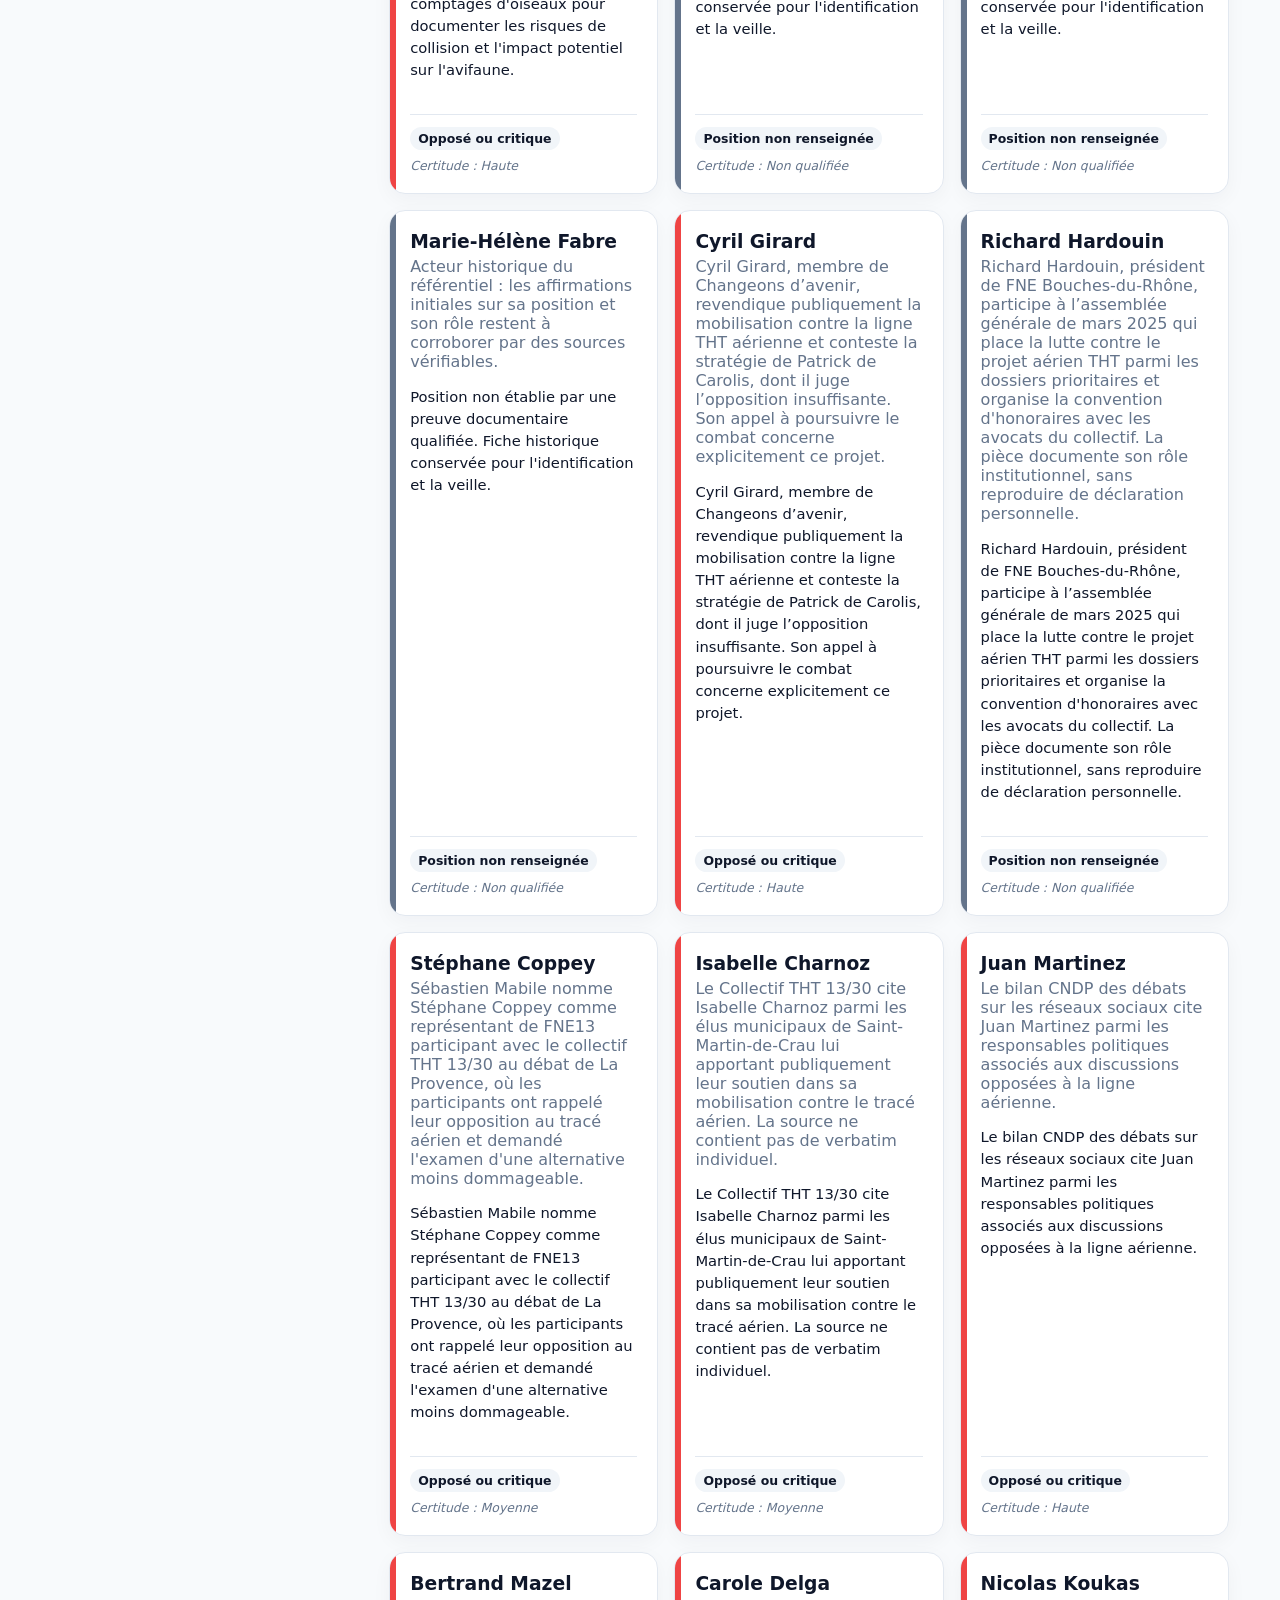
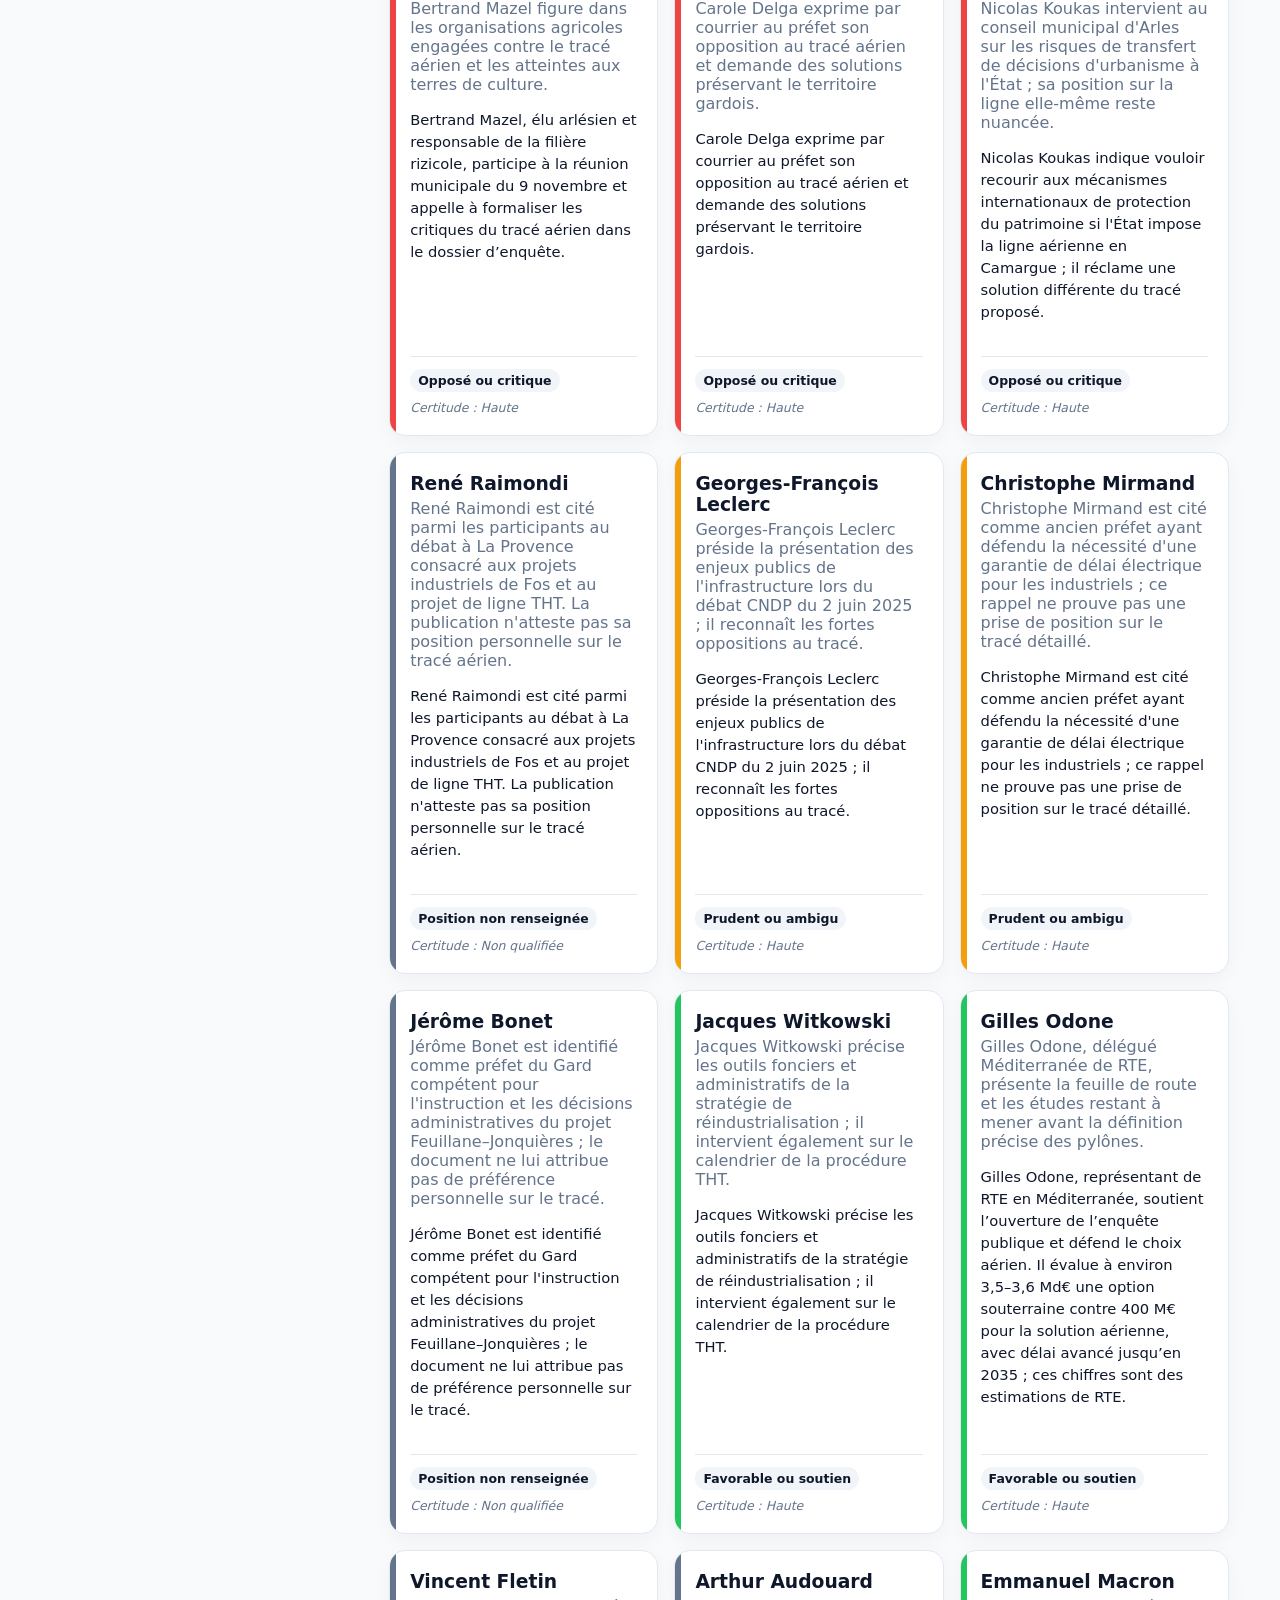
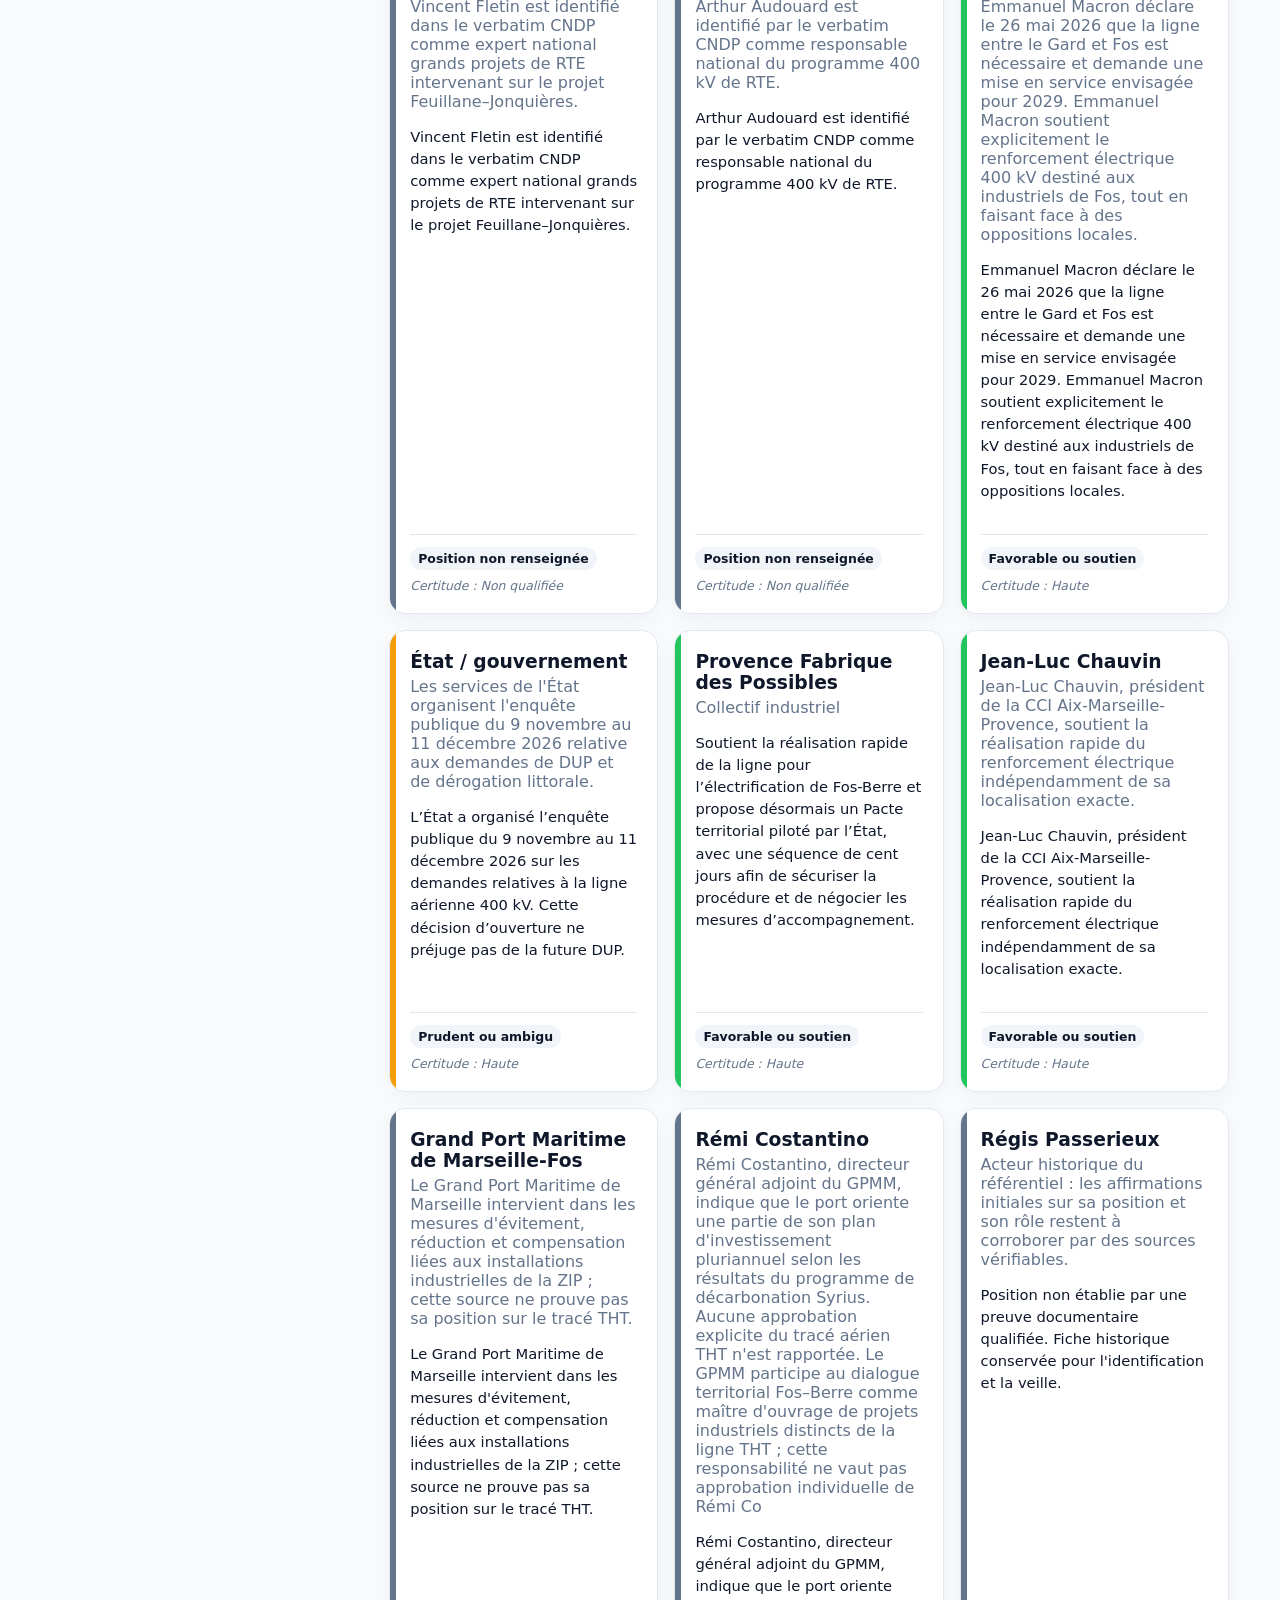
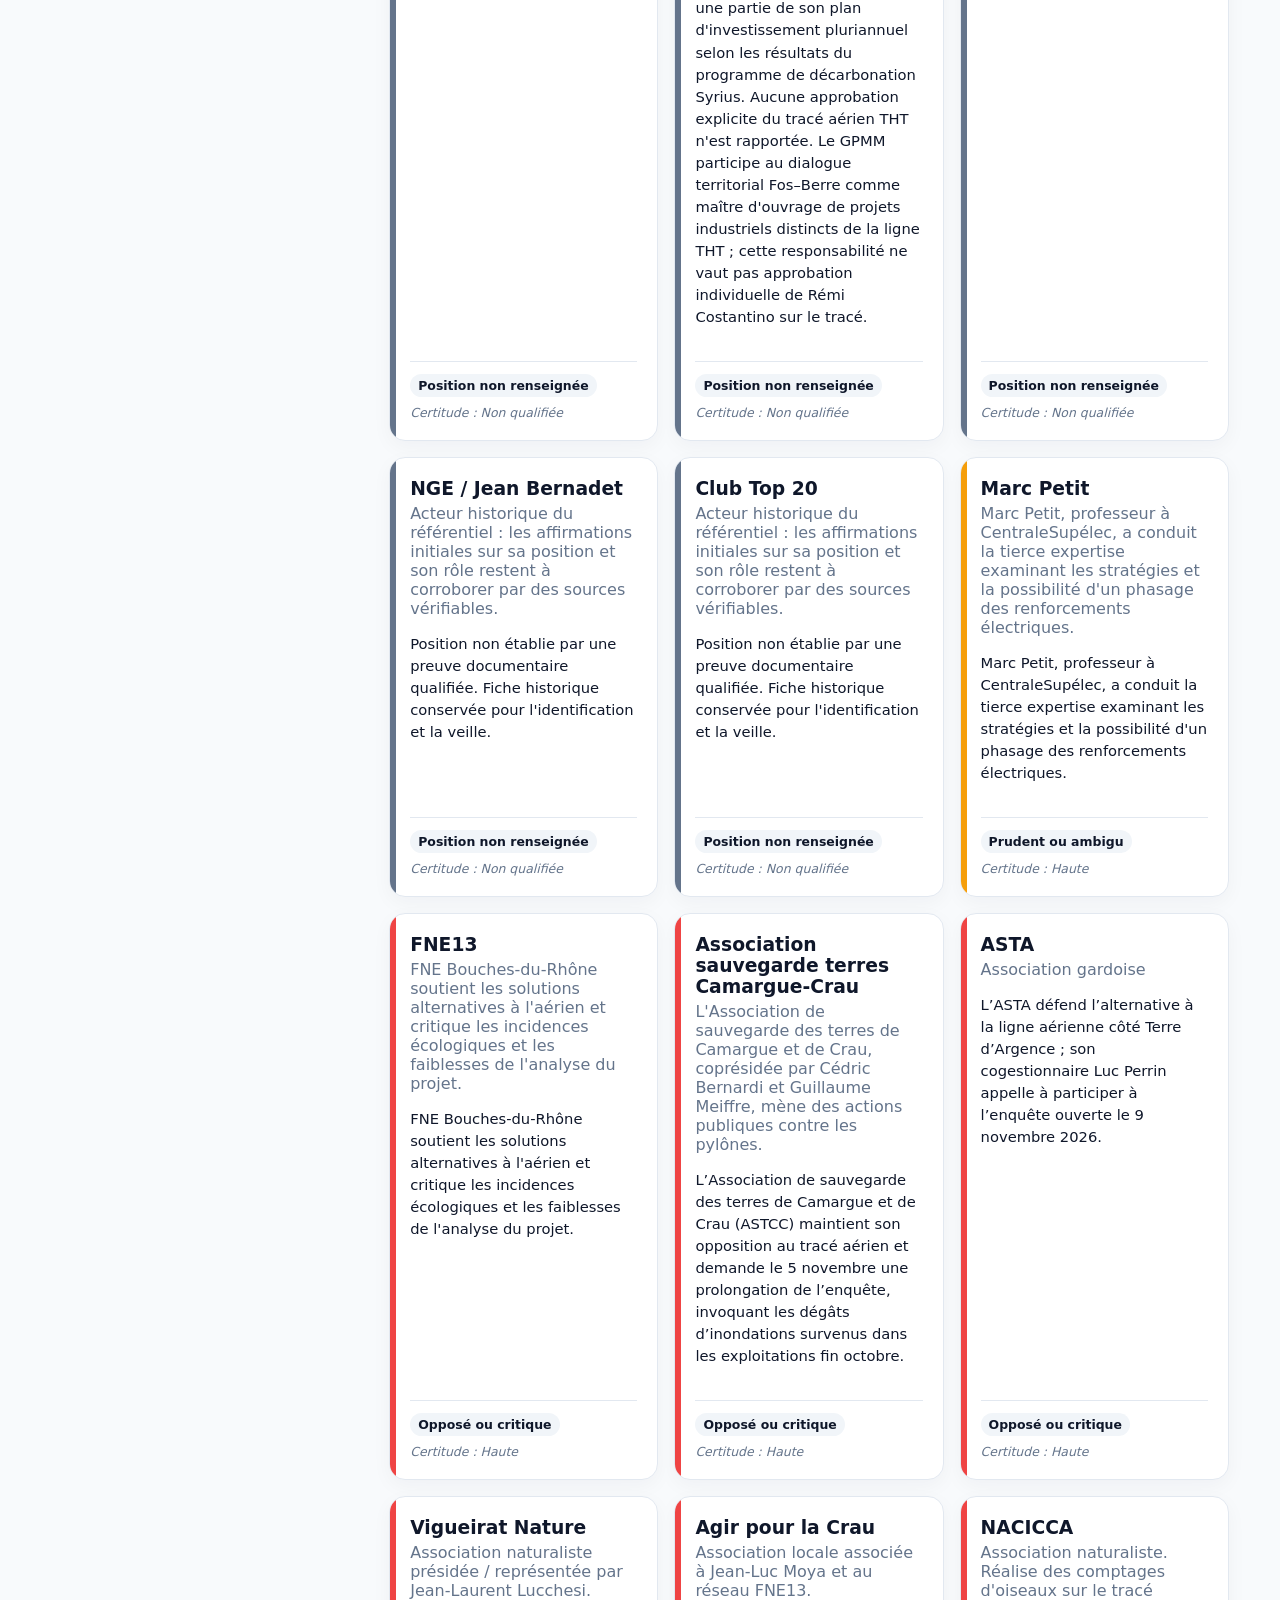
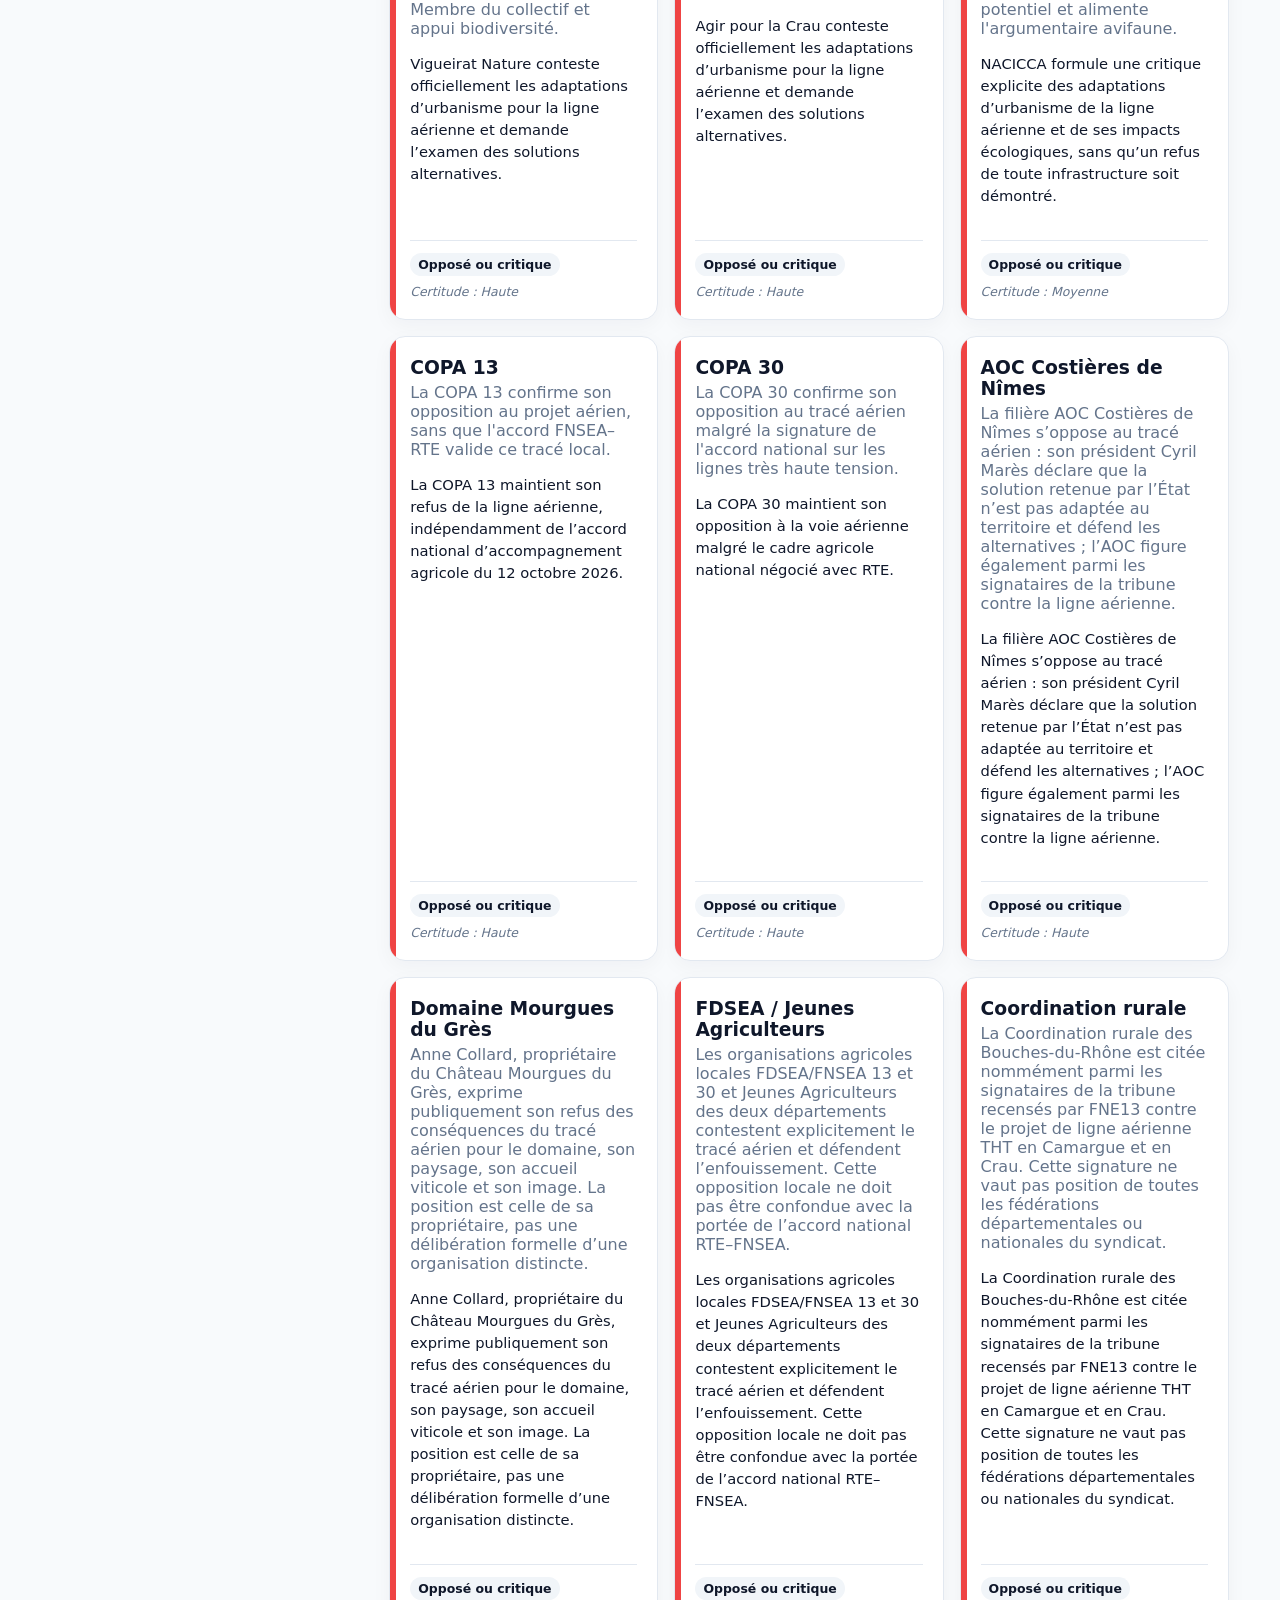
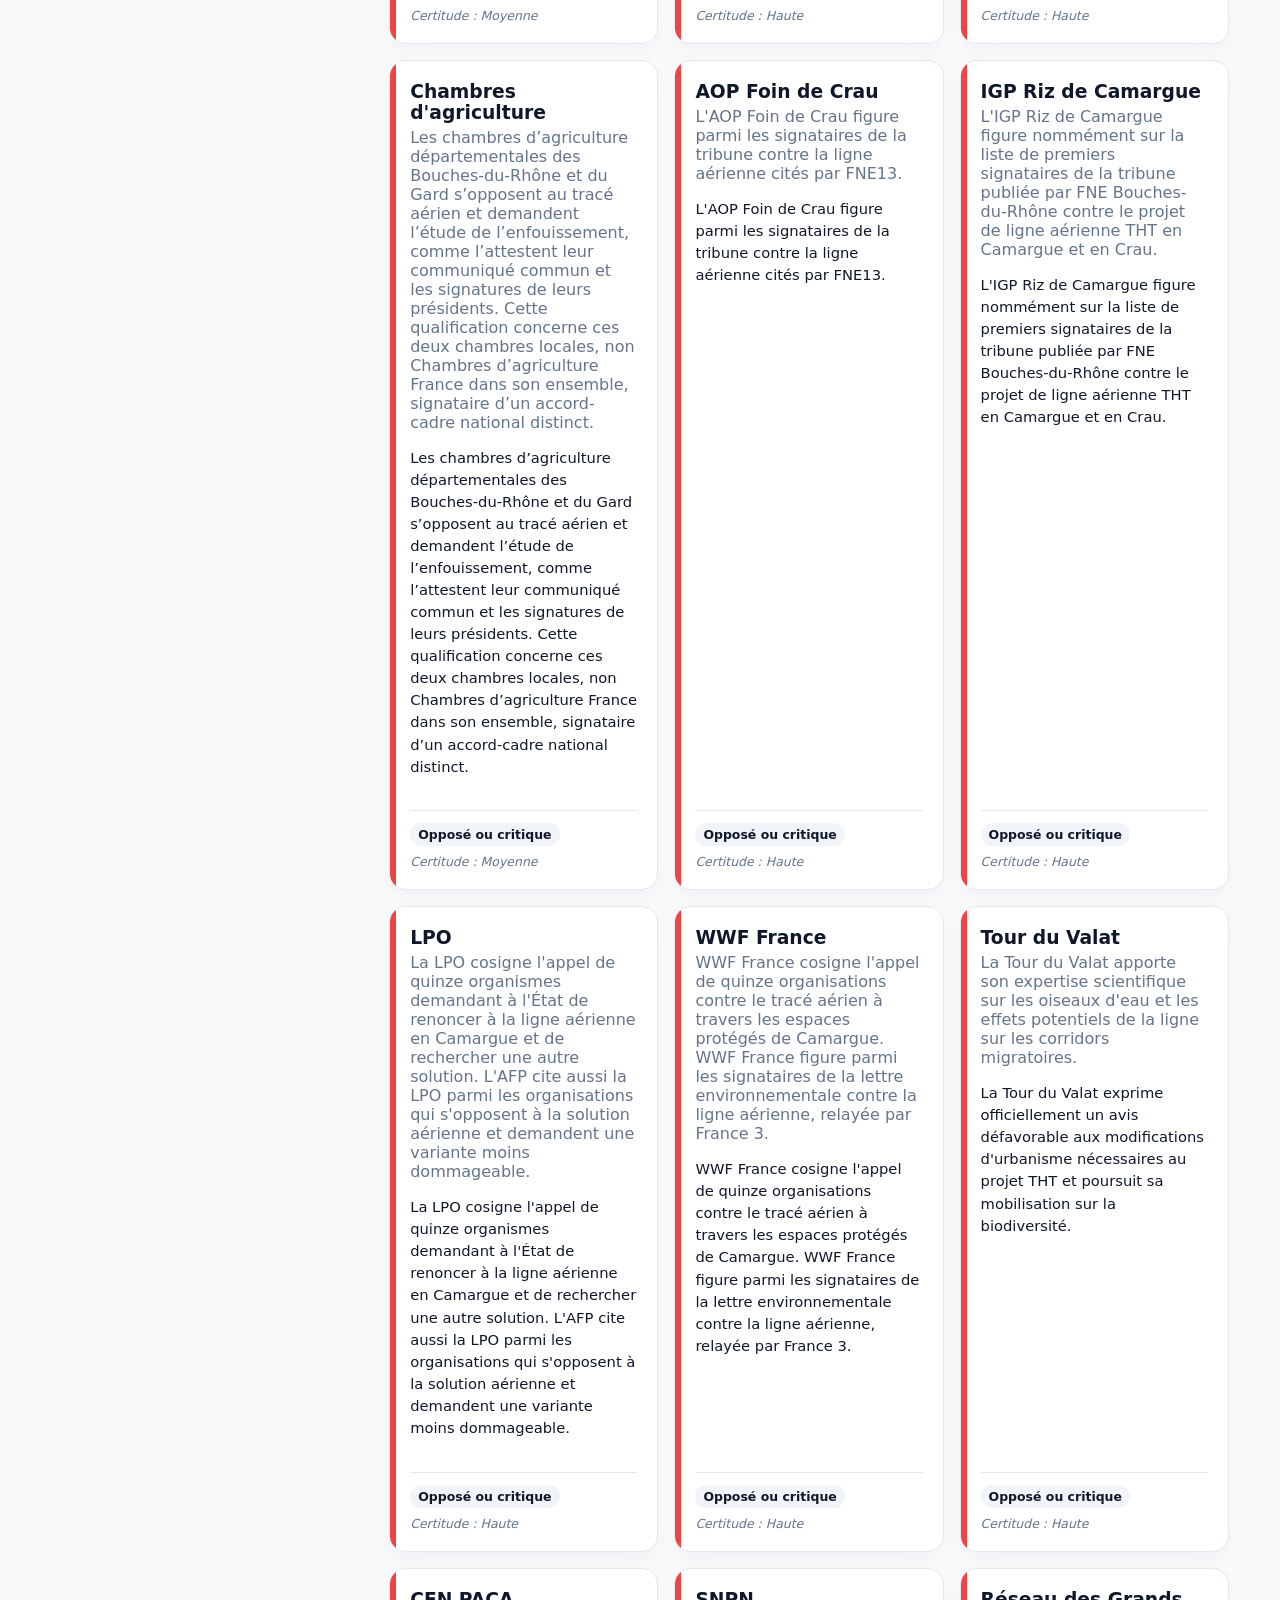
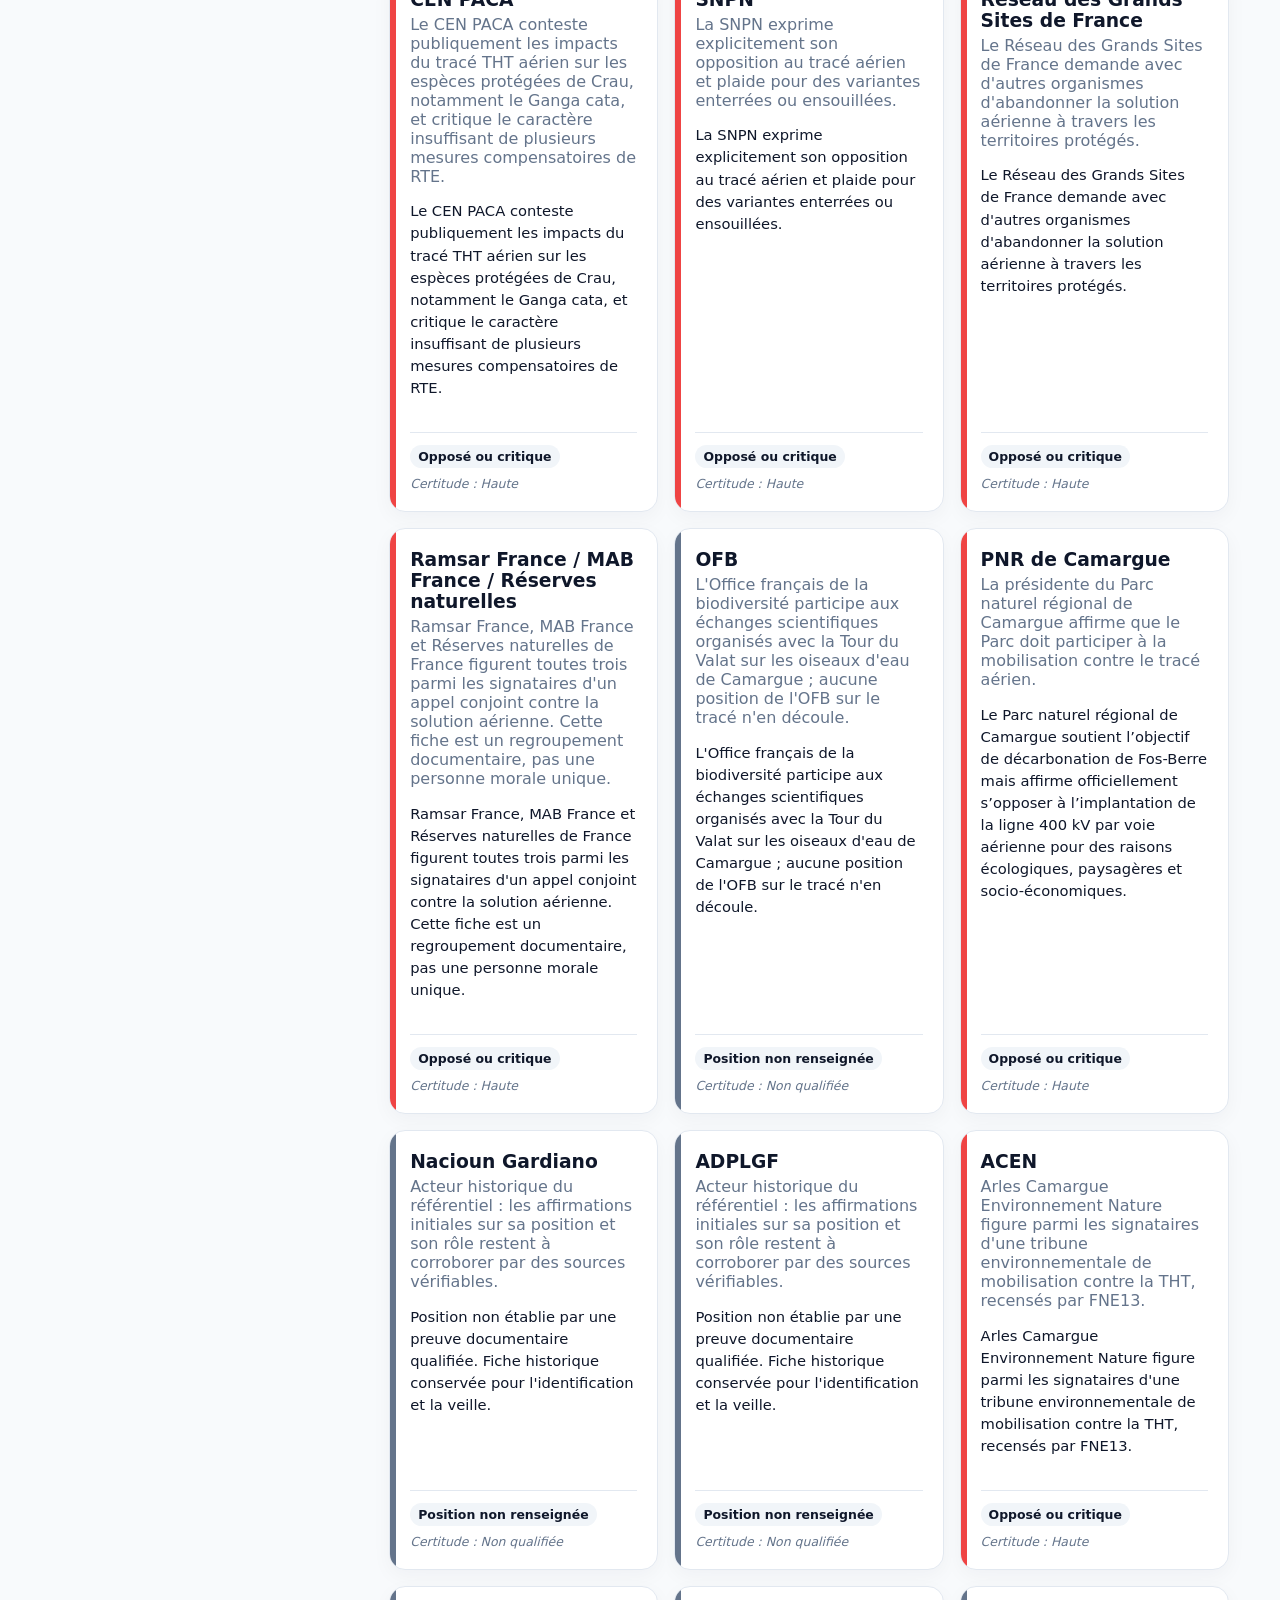
==== commit 27c2ceea: "Fos: expand from 3 to 5 tabs, sourced chronology and actor evolution incl stance" ====
--- a/apps/cards/index.html
+++ b/apps/cards/index.html
@@ -1,9 +1,10 @@
-<!doctype html><html lang="fr"><head><meta charset="utf-8"><meta name="viewport" content="width=device-width,initial-scale=1"><title>Vue en cartes — Fos-Jonquières</title><link rel="stylesheet" href="../../assets/css/cards.css?v=20261009-fos"></head><body><header><a href="../../">← Accueil</a><div><h1 id="title"></h1><p id="subtitle"></p></div><a class="switch" href="../network/">Vue réseau</a></header>
+<!doctype html><html lang="fr"><head><meta charset="utf-8"><meta name="viewport" content="width=device-width,initial-scale=1"><title>Vue en cartes — Fos-Jonquières</title><link rel="stylesheet" href="../../assets/css/cards.css?v=fos-20261110"><link rel="stylesheet" href="../../assets/css/evolution.css?v=fos-20261110"></head><body><header><a href="../../">← Accueil</a><div><h1 id="title"></h1><p id="subtitle"></p></div><a class="switch" href="../network/">Vue réseau</a></header>
 <nav class="tabs" role="tablist" aria-label="Navigation de la vue cartes">
   <button id="tab-button-carto" class="tab-btn active" type="button" role="tab" data-tab="carto" aria-controls="tab-carto" aria-selected="true">Cartographie des acteurs</button>
   <button id="tab-button-griefs" class="tab-btn" type="button" role="tab" data-tab="griefs" aria-controls="tab-griefs" aria-selected="false" tabindex="-1">Synthèse des oppositions</button>
   <button id="tab-button-vigilance" class="tab-btn" type="button" role="tab" data-tab="vigilance" aria-controls="tab-vigilance" aria-selected="false" tabindex="-1">Points de vigilance et sources</button>
-</nav>
+<button id="tab-button-timeline" class="tab-btn" type="button" role="tab" data-tab="timeline" aria-controls="tab-timeline" aria-selected="false" tabindex="-1">Chronologie</button>
+<button id="tab-button-evolution" class="tab-btn" type="button" role="tab" data-tab="evolution" aria-controls="tab-evolution" aria-selected="false" tabindex="-1">Évolution des acteurs</button></nav>
 <section id="tab-carto" class="tab-content active" role="tabpanel" aria-labelledby="tab-button-carto">
 <main class="layout"><aside><label>Rechercher<input id="search" type="search" placeholder="Nom, rôle, position, preuve"></label><section><h2>Catégories</h2><div id="categories"></div></section><section><h2>Positions</h2><div id="stances"></div></section><button id="reset">Réinitialiser</button><p class="data-notice" id="notice"></p></aside><section><p id="count"></p><div id="grid" class="grid"></div></section></main></section>
 <section id="tab-griefs" class="tab-content editorial-tab" role="tabpanel" aria-labelledby="tab-button-griefs" hidden>
@@ -14,4 +15,6 @@
   <article class="list-card"><h2>Points de vigilance majeurs</h2><p id="vigilance-count" class="muted"></p><div id="vigilance-list"></div></article>
   <article class="list-card"><h2>Sources répertoriées</h2><p id="sources-count" class="muted"></p><div id="sources-list"></div></article>
 </section>
-<dialog id="dialog"><button class="close" aria-label="Fermer">×</button><div id="detail"></div></dialog><script type="module" src="../../assets/js/cards.js?v=20261009-fos"></script></body></html>
+<section id="tab-timeline" class="tab-content editorial-tab" role="tabpanel" aria-labelledby="tab-button-timeline" hidden><article class="list-card"><h2>Chronologie du projet</h2><p>Procédure, mobilisation, prises de position et prévisions : chaque jalon renvoie à ses sources.</p></article><div id="timelineGrid" class="griefs-grid"></div><article class="list-card"><h2>Repères techniques</h2><div id="factsGrid" class="griefs-grid"></div></article></section>
+<section id="tab-evolution" class="tab-content editorial-tab" role="tabpanel" aria-labelledby="tab-button-evolution" hidden><div id="evolution-root"></div></section>
+<dialog id="dialog"><button class="close" aria-label="Fermer">×</button><div id="detail"></div></dialog><script type="module" src="../../assets/js/cards.js?v=fos-20261110"></script></body></html>
--- a/assets/css/cards.css
+++ b/assets/css/cards.css
@@ -14,3 +14,10 @@
 .source-status{display:inline-flex;margin-top:7px;border-radius:999px;padding:3px 8px;background:#fef3c7;color:#92400e;font-size:.75rem;font-weight:700}
 .editorial-tab .proof,.editorial-tab .source-item{overflow-wrap:anywhere}.editorial-tab .proof{line-height:1.5}.editorial-tab .proof small{display:block;margin-top:6px}
 @media(max-width:650px){.tab-btn{flex:1 1 100%}.grief-card,.list-card{padding:20px}}
+
+#tab-timeline .fos-date{display:block;font-size:.8rem;font-weight:750;color:#475569;margin-bottom:6px}
+#tab-timeline .fos-future{border-left:4px solid #d69e39}
+#tab-timeline .griefs-grid{margin:16px 0}
+#tab-timeline .fos-citations{border-top:1px solid #e2e8f0;padding-top:10px;margin-top:12px;font-size:.85rem}
+#tab-timeline .fos-citations a{color:#2563eb;text-decoration:underline}
+#tab-timeline .fos-value{font-size:1.1rem;font-weight:800;color:#0f172a}
--- a/assets/css/evolution.css
+++ b/assets/css/evolution.css
@@ -0,0 +1,65 @@
+/* Styles isolés de l'onglet Évolution */
+.evolution-app { display: grid; gap: 22px; }
+.evolution-top { display: flex; align-items: center; justify-content: space-between; gap: 20px; flex-wrap: wrap; }
+.evolution-top h2 { margin: 0 0 4px; font-size: 1.55rem; }
+.evolution-top p { margin: 0; color: var(--muted, #64748b); }
+.evolution-modes { display: flex; gap: 5px; padding: 5px; border-radius: 12px; background: #e2e8f0; }
+.evolution-modes button { border: 0; padding: 10px 16px; border-radius: 9px; cursor: pointer; background: transparent; color: #475569; font-weight: 700; }
+.evolution-modes button.is-active { background: #fff; color: #1d4ed8; box-shadow: 0 2px 5px #0f172a16; }
+.evolution-metrics { display: grid; grid-template-columns: repeat(3, minmax(0, 1fr)); gap: 12px; }
+.evolution-metric, .evolution-panel { background: #fff; border: 1px solid var(--border, #e2e8f0); border-radius: 12px; box-shadow: var(--shadow, 0 3px 8px #0f172a0a); }
+.evolution-metric { padding: 18px; display: grid; gap: 5px; }
+.evolution-metric span { font-size: .85rem; color: var(--muted, #64748b); }
+.evolution-metric strong { font-size: 2rem; font-variant-numeric: tabular-nums; }
+.evolution-panel { padding: 24px; min-width: 0; }
+.evolution-section-title { display: flex; justify-content: space-between; align-items: center; gap: 18px; flex-wrap: wrap; margin-bottom: 18px; }
+.evolution-section-title h3 { margin: 0; font-size: 1.1rem; }
+.evolution-section-title label { display: flex; align-items: center; gap: 8px; color: #475569; font-size: .85rem; font-weight: 600; }
+.evolution-section-title select, .evolution-section-title input { padding: 9px 12px; border: 1px solid #cbd5e1; border-radius: 9px; background: #fff; color: #0f172a; font: inherit; min-width: 160px; }
+.evolution-chart { width: 100%; overflow-x: auto; }
+.evolution-chart svg { display: block; height: auto; max-height: 400px; }
+.evolution-legend { display: flex; flex-wrap: wrap; gap: 9px; margin-top: 16px; }
+.evolution-legend-button { display: inline-flex; align-items: center; gap: 7px; border: 1px solid #cbd5e1; border-radius: 999px; padding: 6px 10px; background: #fff; color: #64748b; font-size: .82rem; cursor: pointer; opacity: .5; }
+.evolution-legend-button.is-on { opacity: 1; color: #0f172a; }
+.evolution-swatch { display: inline-block; flex-shrink: 0; width: 12px; height: 12px; border-radius: 3px; }
+.evolution-hint { font-size: .83rem; color: var(--muted, #64748b); }
+.evolution-roster { display: grid; gap: 9px; }
+.evolution-person { display: flex; align-items: flex-start; gap: 12px; padding: 12px; border-radius: 9px; border: 1px solid #e2e8f0; }
+.evolution-person .evolution-swatch { margin-top: 5px; }
+.evolution-person strong { display: block; font-size: .92rem; }
+.evolution-person small { display: block; color: #64748b; margin-top: 3px; line-height: 1.45; }
+.evolution-warning { color: #92400e; font-size: .85rem; }
+.evolution-empty h2 { margin-top: 0; }
+@media (max-width: 650px) {
+  .evolution-metrics { grid-template-columns: 1fr; }
+  .evolution-panel { padding: 15px; } 
+  .evolution-section-title { align-items: stretch; flex-direction: column; }
+  .evolution-section-title input { width: 100%; }
+}
+
+/* Ajustements Bosquel : isolation des contrôles du graphique et traçabilité. */
+#tab-evolution .evolution-wrap{max-width:1400px}
+#tab-evolution .evolution-method{font-size:.82rem;line-height:1.45;margin-top:8px;max-width:880px;color:#64748b}
+#tab-evolution .evolution-sources a{color:#1d4ed8;text-decoration:underline;text-underline-offset:2px}
+#tab-evolution .evolution-person>div{min-width:0}
+#tab-evolution .evolution-section-title input{width:auto;margin-top:0;border:1px solid #cbd5e1}
+#tab-evolution .evolution-section-title select{margin-top:0;width:auto}
+#tab-evolution .evolution-person small{overflow-wrap:anywhere}
+
+/* Escaudain — classification des positions et filtres de périmètre. */
+#tab-evolution .evolution-scope{display:flex;gap:5px;background:#e2e8f0;padding:5px;border-radius:12px;flex-wrap:wrap}
+#tab-evolution .evolution-scope button{border:0;background:transparent;border-radius:9px;cursor:pointer;padding:10px 13px;font-weight:700;color:#475569}
+#tab-evolution .evolution-scope button.is-active{background:#fff;color:#1d4ed8;box-shadow:0 2px 5px #0f172a16}
+#tab-evolution .evolution-top{align-items:flex-start}
+#tab-evolution .evolution-method{max-width:920px;line-height:1.5;margin-top:9px;font-size:.86rem}
+#tab-evolution .evolution-sources a{color:#1d4ed8;text-decoration:underline;text-underline-offset:2px}
+#tab-evolution .evolution-person small{overflow-wrap:anywhere}
+#tab-evolution .evolution-section-title input,#tab-evolution .evolution-section-title select{width:auto;margin-top:0}
+@media (max-width:900px){#tab-evolution .evolution-scope,#tab-evolution .evolution-modes{width:100%;justify-content:flex-start;flex-wrap:wrap}}
+
+#tab-evolution .evolution-app{max-width:1420px;margin:auto}
+#tab-evolution .evolution-method{max-width:950px;line-height:1.5;font-size:.84rem;margin-top:8px}
+#tab-evolution .evolution-modes,#tab-evolution .evolution-scope{flex-wrap:wrap}
+#tab-evolution .evolution-sources a{color:#2563eb;text-decoration:underline}
+#tab-evolution .evolution-person small{overflow-wrap:anywhere}
+@media(max-width:850px){#tab-evolution .evolution-modes{width:100%}}
